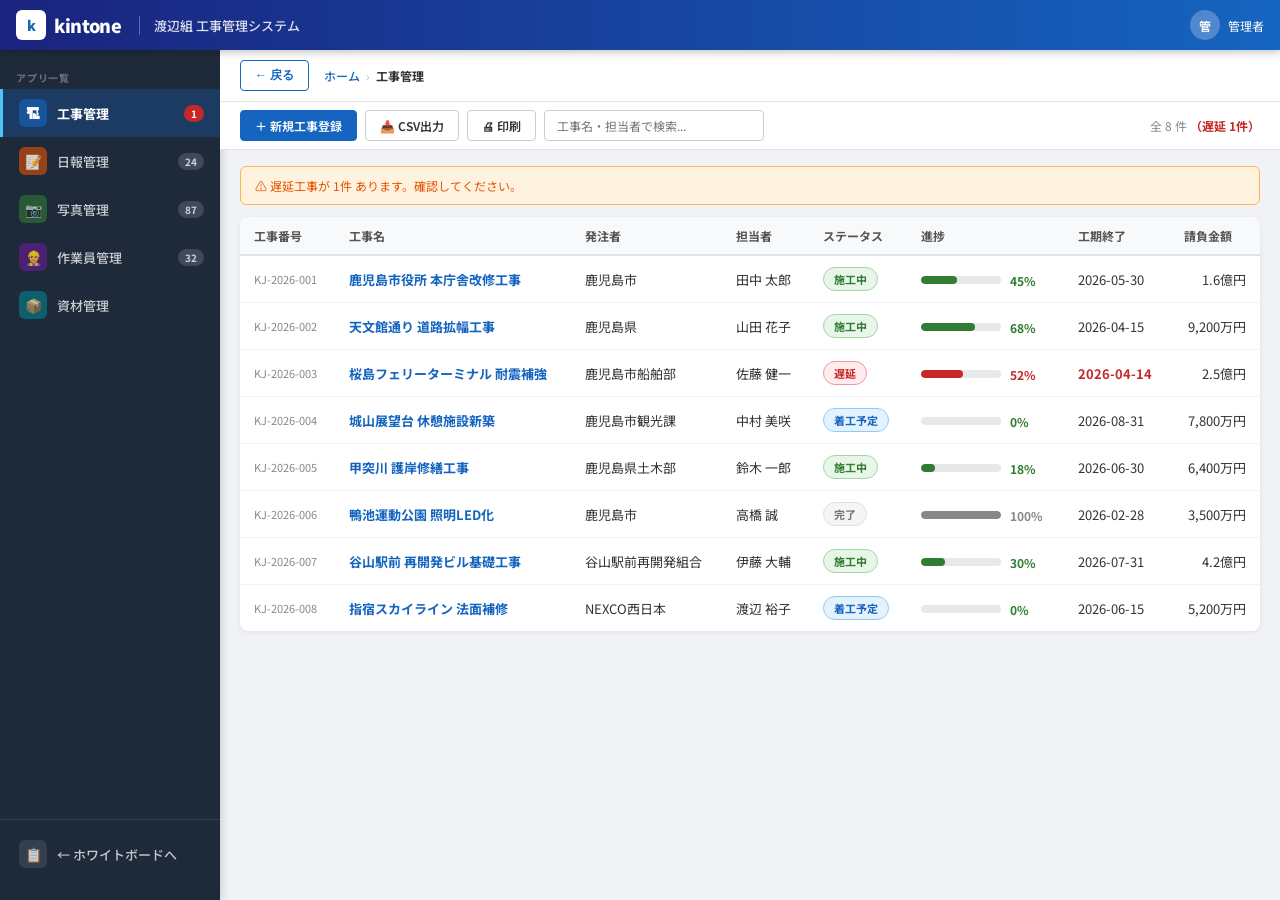
==== kintone.html @ ae9cc42e "feat: 記/事列削除・テキスト拡大・縦スクロール復活・kintoneデモページ追加（ドリルダウン対応）" ====
<!DOCTYPE html>
<html lang="ja">
<head>
<meta charset="UTF-8">
<meta name="viewport" content="width=device-width, initial-scale=1.0">
<title>工事管理 - kintone</title>
<link href="https://fonts.googleapis.com/css2?family=Noto+Sans+JP:wght@400;500;700;900&display=swap" rel="stylesheet">
<style>
*{margin:0;padding:0;box-sizing:border-box;}
body{font-family:'Noto Sans JP',sans-serif;background:#f0f2f5;min-height:100vh;display:flex;flex-direction:column;}

/* ─── kintone Header ─── */
.kt-header{
  background:linear-gradient(90deg,#1a237e 0%,#1565c0 100%);
  height:50px;display:flex;align-items:center;padding:0 16px;gap:16px;
  box-shadow:0 2px 8px rgba(0,0,0,0.25);flex-shrink:0;position:sticky;top:0;z-index:100;
}
.kt-logo{display:flex;align-items:center;gap:8px;color:#fff;font-size:18px;font-weight:900;letter-spacing:-0.02em;}
.kt-logo-icon{width:30px;height:30px;background:#fff;border-radius:6px;display:flex;align-items:center;justify-content:center;color:#1565c0;font-weight:900;font-size:14px;}
.kt-app-name{color:rgba(255,255,255,0.85);font-size:13px;font-weight:500;border-left:1px solid rgba(255,255,255,0.3);padding-left:14px;margin-left:2px;}
.kt-spacer{flex:1;}
.kt-user{display:flex;align-items:center;gap:8px;color:#fff;font-size:12px;}
.kt-avatar{width:30px;height:30px;border-radius:50%;background:rgba(255,255,255,0.25);display:flex;align-items:center;justify-content:center;font-size:12px;font-weight:700;}

/* ─── Layout ─── */
.kt-layout{display:flex;flex:1;min-height:0;}

/* Sidebar */
.kt-sidebar{
  width:220px;flex-shrink:0;
  background:#1e2a3a;
  display:flex;flex-direction:column;
  padding:12px 0;
  box-shadow:2px 0 8px rgba(0,0,0,0.15);
}
.sidebar-section{padding:8px 16px 4px;font-size:10px;font-weight:700;color:rgba(255,255,255,0.35);letter-spacing:0.08em;text-transform:uppercase;}
.sidebar-app{
  display:flex;align-items:center;gap:10px;
  padding:10px 16px;cursor:pointer;
  color:rgba(255,255,255,0.75);font-size:13px;font-weight:500;
  transition:all 0.15s;border-left:3px solid transparent;
}
.sidebar-app:hover{background:rgba(255,255,255,0.08);color:#fff;}
.sidebar-app.active{background:rgba(21,101,192,0.3);color:#fff;border-left-color:#4fc3f7;font-weight:700;}
.sidebar-icon{width:28px;height:28px;border-radius:6px;display:flex;align-items:center;justify-content:center;font-size:14px;flex-shrink:0;}
.si-blue{background:rgba(21,101,192,0.6);}
.si-orange{background:rgba(230,81,0,0.6);}
.si-green{background:rgba(46,125,50,0.6);}
.si-purple{background:rgba(106,27,154,0.6);}
.si-teal{background:rgba(0,131,143,0.6);}
.sidebar-count{margin-left:auto;background:rgba(255,255,255,0.15);padding:1px 7px;border-radius:10px;font-size:10px;font-weight:700;}
.sidebar-count.red{background:#c62828;}

/* Main content */
.kt-main{flex:1;display:flex;flex-direction:column;min-width:0;overflow-y:auto;}

/* Breadcrumb */
.kt-breadcrumb{
  background:#fff;border-bottom:1px solid #e0e4e8;
  padding:10px 20px;display:flex;align-items:center;gap:6px;
  font-size:12px;color:#666;
}
.bc-item{cursor:pointer;color:#1565c0;font-weight:500;}
.bc-item:hover{text-decoration:underline;}
.bc-sep{color:#bbb;}
.bc-current{color:#333;font-weight:700;}

/* View toolbar */
.kt-viewbar{
  background:#fff;border-bottom:1px solid #e0e4e8;
  padding:8px 20px;display:flex;align-items:center;gap:8px;flex-wrap:wrap;
}
.kt-btn{padding:6px 14px;border-radius:4px;border:1px solid #ccc;background:#fff;font-family:inherit;font-size:12px;font-weight:600;color:#333;cursor:pointer;transition:all 0.12s;display:flex;align-items:center;gap:5px;}
.kt-btn:hover{background:#f5f5f5;border-color:#aaa;}
.kt-btn.primary{background:#1565c0;color:#fff;border-color:#1565c0;}
.kt-btn.primary:hover{background:#1976d2;}
.kt-btn.danger{background:#c62828;color:#fff;border-color:#c62828;}
.kt-search{padding:6px 12px;border:1px solid #ccc;border-radius:4px;font-family:inherit;font-size:12px;width:220px;outline:none;}
.kt-search:focus{border-color:#1565c0;}
.kt-spacer-sm{flex:1;}
.rec-count{font-size:12px;color:#888;}

/* ─── List View ─── */
.kt-list-area{padding:16px 20px;}
.kt-table{width:100%;border-collapse:collapse;background:#fff;border-radius:8px;overflow:hidden;box-shadow:0 1px 4px rgba(0,0,0,0.08);}
.kt-table thead th{
  background:#f8f9fb;border-bottom:2px solid #e0e4e8;
  padding:10px 14px;text-align:left;font-size:12px;font-weight:700;color:#555;
  white-space:nowrap;cursor:pointer;user-select:none;
}
.kt-table thead th:hover{background:#eff1f5;}
.kt-table tbody tr{border-bottom:1px solid #f0f2f5;cursor:pointer;transition:background 0.1s;}
.kt-table tbody tr:last-child{border-bottom:none;}
.kt-table tbody tr:hover{background:#f0f6ff;}
.kt-table td{padding:11px 14px;font-size:13px;color:#333;vertical-align:middle;}
.kt-table td.nm{font-weight:700;color:#1565c0;}
.kt-table td.nm:hover{text-decoration:underline;}

.status-chip{display:inline-flex;align-items:center;gap:4px;padding:3px 10px;border-radius:12px;font-size:11px;font-weight:700;white-space:nowrap;}
.chip-active   {background:#e8f5e9;color:#2e7d32;border:1px solid #a5d6a7;}
.chip-upcoming {background:#e3f2fd;color:#1565c0;border:1px solid #90caf9;}
.chip-delayed  {background:#ffebee;color:#c62828;border:1px solid #ef9a9a;}
.chip-completed{background:#f5f5f5;color:#757575;border:1px solid #e0e0e0;}

.prog-cell{min-width:100px;}
.prog-bar-wrap{background:#e8e8e8;border-radius:4px;height:8px;overflow:hidden;width:80px;display:inline-block;vertical-align:middle;margin-right:6px;}
.prog-bar-fill{height:100%;border-radius:4px;}
.prog-num{font-size:12px;font-weight:700;vertical-align:middle;}

/* ─── Record Detail ─── */
.kt-record{padding:20px;}
.rec-header{
  background:#fff;border-radius:8px;
  border:1px solid #e0e4e8;
  margin-bottom:16px;overflow:hidden;
  box-shadow:0 1px 4px rgba(0,0,0,0.06);
}
.rec-header-top{
  background:linear-gradient(90deg,#1565c0,#0d47a1);
  padding:16px 20px;color:#fff;
  display:flex;align-items:flex-start;justify-content:space-between;gap:12px;
}
.rec-title{font-size:18px;font-weight:900;line-height:1.4;}
.rec-id{font-size:11px;opacity:0.75;margin-top:3px;}
.rec-header-meta{display:flex;gap:24px;padding:12px 20px;background:#fafbfc;flex-wrap:wrap;}
.rec-meta-item{font-size:12px;color:#555;}
.rec-meta-label{font-weight:700;color:#888;margin-bottom:2px;}

/* Sections */
.kt-section{background:#fff;border-radius:8px;border:1px solid #e0e4e8;margin-bottom:16px;overflow:hidden;box-shadow:0 1px 4px rgba(0,0,0,0.06);}
.section-head{
  padding:12px 20px;background:#f8f9fb;border-bottom:1px solid #e8ecf0;
  font-size:13px;font-weight:700;color:#333;
  display:flex;align-items:center;gap:8px;cursor:pointer;
  user-select:none;
}
.section-head:hover{background:#eff1f5;}
.section-toggle{font-size:10px;margin-left:auto;color:#888;}
.section-body{padding:16px 20px;}

.field-grid{display:grid;grid-template-columns:1fr 1fr;gap:0;}
.field-row{display:contents;}
.field-label{padding:10px 12px;background:#f8f9fb;border:1px solid #ebeef2;font-size:12px;font-weight:700;color:#666;display:flex;align-items:center;}
.field-value{padding:10px 14px;border:1px solid #ebeef2;border-left:none;font-size:13px;color:#222;display:flex;align-items:center;}
.field-value.highlight{color:#1565c0;font-weight:700;}
.field-value.danger{color:#c62828;font-weight:700;}

/* Progress in detail */
.prog-detail{display:flex;align-items:center;gap:10px;width:100%;}
.prog-detail-bar{flex:1;background:#e8e8e8;border-radius:6px;height:12px;overflow:hidden;}
.prog-detail-fill{height:100%;border-radius:6px;transition:width 0.5s ease;}
.prog-detail-num{font-size:16px;font-weight:900;white-space:nowrap;min-width:42px;}

/* Budget bar */
.budget-bar-wrap{width:100%;background:#e8e8e8;border-radius:6px;height:10px;overflow:hidden;margin-top:6px;}
.budget-bar-fill{height:100%;background:#e65100;border-radius:6px;}

/* ─── Related Records ─── */
.related-head{
  display:flex;align-items:center;justify-content:space-between;
  padding:10px 20px;background:#f0f6ff;border-bottom:1px solid #dbe8f5;
  cursor:pointer;
}
.related-title{font-size:13px;font-weight:700;color:#1565c0;display:flex;align-items:center;gap:7px;}
.related-count{background:#1565c0;color:#fff;font-size:10px;font-weight:700;padding:1px 8px;border-radius:10px;}
.related-toggle{font-size:10px;color:#888;}
.related-table{width:100%;border-collapse:collapse;}
.related-table th{background:#f8f9fb;padding:8px 14px;text-align:left;font-size:11px;font-weight:700;color:#666;border-bottom:1px solid #e8ecf0;white-space:nowrap;}
.related-table td{padding:10px 14px;font-size:12px;color:#333;border-bottom:1px solid #f0f2f5;vertical-align:middle;}
.related-table tr:last-child td{border-bottom:none;}
.related-table tbody tr{cursor:pointer;transition:background 0.1s;}
.related-table tbody tr:hover{background:#f0f6ff;}
.related-table td.link{color:#1565c0;font-weight:600;}
.related-table td.link:hover{text-decoration:underline;}

/* Sub-record detail */
.sub-detail{padding:20px;}
.sub-rec-card{background:#fff;border-radius:8px;border:1px solid #e0e4e8;overflow:hidden;box-shadow:0 1px 4px rgba(0,0,0,0.06);}
.sub-rec-head{background:linear-gradient(90deg,#37474f,#546e7a);color:#fff;padding:14px 20px;display:flex;align-items:center;justify-content:space-between;}
.sub-rec-title{font-size:15px;font-weight:700;}
.sub-rec-body{padding:16px 20px;}
.comment-box{margin-top:16px;padding-top:16px;border-top:1px solid #f0f2f5;}
.comment-head{font-size:12px;font-weight:700;color:#666;margin-bottom:10px;}
.comment-item{display:flex;gap:10px;margin-bottom:12px;}
.comment-avatar{width:32px;height:32px;border-radius:50%;background:#e3f2fd;display:flex;align-items:center;justify-content:center;font-size:11px;font-weight:700;color:#1565c0;flex-shrink:0;}
.comment-body{background:#f8f9fb;border-radius:6px;padding:8px 12px;font-size:12px;color:#333;flex:1;}
.comment-meta{font-size:10px;color:#aaa;margin-top:4px;}

/* Photo grid */
.photo-grid{display:grid;grid-template-columns:repeat(3,1fr);gap:10px;margin-top:8px;}
.photo-item{
  border-radius:6px;overflow:hidden;border:1px solid #e8ecf0;
  cursor:pointer;transition:transform 0.15s,box-shadow 0.15s;
}
.photo-item:hover{transform:scale(1.02);box-shadow:0 4px 12px rgba(0,0,0,0.15);}
.photo-thumb{height:80px;display:flex;align-items:center;justify-content:center;font-size:28px;}
.photo-label{padding:5px 8px;font-size:11px;color:#555;background:#fafbfc;border-top:1px solid #eee;}
.photo-date{font-size:10px;color:#aaa;}

/* Issue badge */
.issue-none{color:#2e7d32;font-weight:600;}
.issue-warn{color:#e65100;font-weight:600;}

/* ─── Empty state ─── */
.empty-state{padding:60px 20px;text-align:center;color:#aaa;}
.empty-icon{font-size:48px;margin-bottom:12px;}
.empty-text{font-size:14px;}

/* ─── Footer ─── */
.kt-footer{background:#fff;border-top:1px solid #e0e4e8;padding:8px 20px;font-size:11px;color:#aaa;flex-shrink:0;}

/* Misc */
.back-btn{
  display:inline-flex;align-items:center;gap:6px;
  padding:6px 14px;border-radius:4px;border:1px solid #1565c0;
  background:#fff;color:#1565c0;font-size:12px;font-weight:600;
  cursor:pointer;transition:all 0.12s;
}
.back-btn:hover{background:#e3f2fd;}
.alert-box{display:flex;align-items:flex-start;gap:10px;padding:10px 14px;background:#fff3e0;border:1px solid #ffb74d;border-radius:6px;font-size:12px;color:#e65100;margin-bottom:12px;}
.processing-badge{display:inline-flex;align-items:center;gap:5px;padding:2px 8px;background:#e8f5e9;border:1px solid #a5d6a7;border-radius:10px;font-size:11px;color:#2e7d32;font-weight:600;}

@media(max-width:768px){.kt-sidebar{display:none;}.field-grid{grid-template-columns:1fr;}.dp-body{grid-template-columns:1fr;}}
</style>
</head>
<body>

<!-- kintone Header -->
<div class="kt-header">
  <div class="kt-logo">
    <div class="kt-logo-icon">k</div>
    kintone
  </div>
  <div class="kt-app-name">渡辺組 工事管理システム</div>
  <div class="kt-spacer"></div>
  <div class="kt-user">
    <div class="kt-avatar">管</div>
    管理者
  </div>
</div>

<div class="kt-layout">
  <!-- Sidebar -->
  <div class="kt-sidebar">
    <div class="sidebar-section">アプリ一覧</div>
    <div class="sidebar-app active" onclick="goList()">
      <div class="sidebar-icon si-blue">🏗</div>
      工事管理
      <span class="sidebar-count red" id="delayedCount">1</span>
    </div>
    <div class="sidebar-app" onclick="alert('デモ：日報管理アプリ')">
      <div class="sidebar-icon si-orange">📝</div>
      日報管理
      <span class="sidebar-count">24</span>
    </div>
    <div class="sidebar-app" onclick="alert('デモ：写真管理アプリ')">
      <div class="sidebar-icon si-green">📷</div>
      写真管理
      <span class="sidebar-count">87</span>
    </div>
    <div class="sidebar-app" onclick="alert('デモ：作業員管理アプリ')">
      <div class="sidebar-icon si-purple">👷</div>
      作業員管理
      <span class="sidebar-count">32</span>
    </div>
    <div class="sidebar-app" onclick="alert('デモ：資材管理アプリ')">
      <div class="sidebar-icon si-teal">📦</div>
      資材管理
    </div>
    <div style="margin-top:auto;padding:12px 16px;border-top:1px solid rgba(255,255,255,0.1);">
      <div class="sidebar-app" onclick="location.href='index.html'" style="padding:8px 0;">
        <div class="sidebar-icon" style="background:rgba(255,255,255,0.1)">📋</div>
        ← ホワイトボードへ
      </div>
    </div>
  </div>

  <!-- Main -->
  <div class="kt-main" id="ktMain">
    <!-- Rendered by JS -->
  </div>
</div>

<script>
// ─── Data ───
const PROJECTS=[
  {id:"KJ-2026-001",name:"鹿児島市役所 本庁舎改修工事",   client:"鹿児島市",          mgr:"田中 太郎",status:"active",   s:"2026-02-10",e:"2026-05-30",prog:45, budget:158000000,spent:68500000, cat:"公共建築",loc:"鹿児島市山下町11-1",   wk:24, notes:"2F〜4Fの内装改修。3月末までに2F完了予定。天井材・壁材はSDGs対応品を採用。"},
  {id:"KJ-2026-002",name:"天文館通り 道路拡幅工事",        client:"鹿児島県",          mgr:"山田 花子",status:"active",   s:"2026-01-15",e:"2026-04-15",prog:68, budget:92000000, spent:61200000, cat:"土木",    loc:"鹿児島市千日町",      wk:18, notes:"夜間工事区間あり（22:00-5:00）。騒音対策として防音シート設置実施中。沿道住民への事前説明済み。"},
  {id:"KJ-2026-003",name:"桜島フェリーターミナル 耐震補強",client:"鹿児島市船舶部",    mgr:"佐藤 健一",status:"delayed",  s:"2025-11-01",e:"2026-04-14",prog:52, budget:245000000,spent:142000000,cat:"港湾",    loc:"鹿児島市桜島横山町",  wk:32, notes:"⚠ 資材調達遅延により2週間の工期遅れ。完了予定を4/14に変更。発注者への報告済み。"},
  {id:"KJ-2026-004",name:"城山展望台 休憩施設新築",        client:"鹿児島市観光課",    mgr:"中村 美咲",status:"upcoming", s:"2026-04-01",e:"2026-08-31",prog:0,  budget:78000000, spent:0,        cat:"建築",    loc:"鹿児島市城山町",      wk:0,  notes:"4月着工予定。景観審査は3月に承認済み。木造平屋建て、延床面積120㎡。"},
  {id:"KJ-2026-005",name:"甲突川 護岸修繕工事",            client:"鹿児島県土木部",    mgr:"鈴木 一郎",status:"active",   s:"2026-03-01",e:"2026-06-30",prog:18, budget:64000000, spent:9800000,  cat:"河川",    loc:"鹿児島市甲突町",      wk:12, notes:"渇水期に合わせた施工。梅雨前の完了を目指す。コンクリートブロック積工法。"},
  {id:"KJ-2026-006",name:"鴨池運動公園 照明LED化",         client:"鹿児島市",          mgr:"高橋 誠",  status:"completed",s:"2025-12-01",e:"2026-02-28",prog:100,budget:35000000, spent:33200000, cat:"電気設備",loc:"鹿児島市与次郎2丁目", wk:0,  notes:"全灯具のLED化完了。検査合格済み。年間消費電力約65%削減見込み。"},
  {id:"KJ-2026-007",name:"谷山駅前 再開発ビル基礎工事",    client:"谷山駅前再開発組合",mgr:"伊藤 大輔",status:"active",   s:"2026-01-20",e:"2026-07-31",prog:30, budget:420000000,spent:118000000,cat:"建築",    loc:"鹿児島市谷山中央1丁目",wk:45, notes:"杭打ち完了。地下躯体工事に移行中。RC造地下1階地上10階建て。"},
  {id:"KJ-2026-008",name:"指宿スカイライン 法面補修",       client:"NEXCO西日本",       mgr:"渡辺 裕子",status:"upcoming", s:"2026-04-15",e:"2026-06-15",prog:0,  budget:52000000, spent:0,        cat:"道路",    loc:"鹿児島市田上8丁目",   wk:0,  notes:"片側交互通行規制あり。夜間作業主体（21:00-翌6:00）。モルタル吹付工法。"},
];

// 工程表データ (per project)
const KOTEL={
  "KJ-2026-001":[
    {id:1,name:"仮設工事",      start:"2026-02-10",end:"2026-02-20",prog:100,status:"completed",worker:"田中班(4名)",  note:"完了"},
    {id:2,name:"解体撤去工事",  start:"2026-02-21",end:"2026-03-05",prog:100,status:"completed",worker:"佐藤班(6名)",  note:"廃材搬出完了"},
    {id:3,name:"2F内装工事",    start:"2026-03-06",end:"2026-03-31",prog:75, status:"active",   worker:"田中班(8名)",  note:"東側壁面仕上げ中"},
    {id:4,name:"3F内装工事",    start:"2026-04-01",end:"2026-04-30",prog:0,  status:"upcoming", worker:"田中班(8名)",  note:""},
    {id:5,name:"4F内装工事",    start:"2026-04-15",end:"2026-05-20",prog:0,  status:"upcoming", worker:"佐藤班(6名)",  note:""},
    {id:6,name:"竣工検査・引渡",start:"2026-05-25",end:"2026-05-30",prog:0,  status:"upcoming", worker:"全員",          note:""},
  ],
  "KJ-2026-002":[
    {id:1,name:"測量・準備",    start:"2026-01-15",end:"2026-01-25",prog:100,status:"completed",worker:"山田班(3名)",  note:"完了"},
    {id:2,name:"既設舗装撤去",  start:"2026-01-26",end:"2026-02-15",prog:100,status:"completed",worker:"外注(10名)",  note:"完了"},
    {id:3,name:"路盤工事",      start:"2026-02-16",end:"2026-03-15",prog:100,status:"completed",worker:"山田班(12名)", note:"完了"},
    {id:4,name:"舗装工事",      start:"2026-03-16",end:"2026-04-01",prog:60, status:"active",   worker:"山田班(10名)", note:"西行き車線完了"},
    {id:5,name:"区画線・開放",  start:"2026-04-02",end:"2026-04-15",prog:0,  status:"upcoming", worker:"外注(5名)",    note:""},
  ],
  "KJ-2026-003":[
    {id:1,name:"仮設・足場設置",start:"2025-11-01",end:"2025-11-20",prog:100,status:"completed",worker:"佐藤班(8名)",  note:"完了"},
    {id:2,name:"基礎補強工事",  start:"2025-11-21",end:"2026-01-31",prog:100,status:"completed",worker:"佐藤班(15名)", note:"完了"},
    {id:3,name:"上部構造補強",  start:"2026-02-01",end:"2026-03-15",prog:80, status:"active",   worker:"外注(20名)",  note:"⚠ 資材遅延中"},
    {id:4,name:"仕上げ・検査",  start:"2026-03-16",end:"2026-04-14",prog:10, status:"active",   worker:"佐藤班(6名)",  note:"部分完了"},
  ],
  "KJ-2026-005":[
    {id:1,name:"仮締切工事",    start:"2026-03-01",end:"2026-03-10",prog:100,status:"completed",worker:"鈴木班(6名)",  note:"完了"},
    {id:2,name:"根固めブロック",start:"2026-03-11",end:"2026-04-30",prog:20, status:"active",   worker:"鈴木班(8名)",  note:"施工中"},
    {id:3,name:"法面成形",      start:"2026-05-01",end:"2026-05-31",prog:0,  status:"upcoming", worker:"鈴木班(6名)",  note:""},
    {id:4,name:"撤去・検査",    start:"2026-06-01",end:"2026-06-30",prog:0,  status:"upcoming", worker:"全員",          note:""},
  ],
  "KJ-2026-007":[
    {id:1,name:"仮設工事",      start:"2026-01-20",end:"2026-02-05",prog:100,status:"completed",worker:"伊藤班(5名)",  note:"完了"},
    {id:2,name:"土工事・杭打ち",start:"2026-02-06",end:"2026-03-01",prog:100,status:"completed",worker:"外注(25名)",  note:"完了"},
    {id:3,name:"地下躯体工事",  start:"2026-03-02",end:"2026-05-15",prog:25, status:"active",   worker:"外注(30名)",  note:"B1F型枠施工中"},
    {id:4,name:"地上躯体工事",  start:"2026-05-16",end:"2026-07-15",prog:0,  status:"upcoming", worker:"外注(40名)",  note:""},
    {id:5,name:"仕上げ・引渡",  start:"2026-07-16",end:"2026-07-31",prog:0,  status:"upcoming", worker:"伊藤班(10名)", note:""},
  ],
};

// 日報データ
const NIPPO={
  "KJ-2026-001":[
    {id:1,date:"2026-03-23",worker:"田中 太郎",work:"2F東側壁面クロス張り（40㎡完了）。明日は西側を開始予定。",weather:"☀️晴",count:8, issue:"なし"},
    {id:2,date:"2026-03-22",worker:"田中 太郎",work:"2F床材フローリング張り完了（全面）。養生テープ施工。",         weather:"⛅曇",count:10,issue:"なし"},
    {id:3,date:"2026-03-20",worker:"佐藤 健一",work:"資材搬入・確認。クロス材の一部不足を確認→即日発注済み。",       weather:"☀️晴",count:6, issue:"クロス材不足（対応済）"},
    {id:4,date:"2026-03-19",worker:"田中 太郎",work:"2F天井ボード貼り完了。電気工事業者との工程調整実施。",           weather:"🌧雨",count:7, issue:"なし"},
  ],
  "KJ-2026-002":[
    {id:1,date:"2026-03-23",worker:"山田 花子",work:"東行き車線アスファルト舗装。延長80m完了。転圧確認済み。",         weather:"☀️晴",count:12,issue:"なし"},
    {id:2,date:"2026-03-22",worker:"山田 花子",work:"夜間作業：路盤補修・転圧。騒音測定値基準内。",                   weather:"⛅曇",count:10,issue:"なし"},
    {id:3,date:"2026-03-20",worker:"山田 花子",work:"路床整形作業。一部軟弱地盤確認→置換処理実施。",                   weather:"☀️晴",count:8, issue:"軟弱地盤（置換処理済）"},
  ],
  "KJ-2026-003":[
    {id:1,date:"2026-03-23",worker:"佐藤 健一",work:"2次補強材取付工事。資材不足のため一部工程遅延中。",               weather:"☀️晴",count:15,issue:"⚠️ 資材不足継続中"},
    {id:2,date:"2026-03-22",worker:"佐藤 健一",work:"溶接検査実施。合格率100%。上部梁補強完了。",                     weather:"⛅曇",count:18,issue:"なし"},
    {id:3,date:"2026-03-21",worker:"佐藤 健一",work:"代替資材手配先と協議。4/5入荷予定で確定。",                       weather:"☀️晴",count:10,issue:"対応中"},
  ],
  "KJ-2026-005":[
    {id:1,date:"2026-03-23",worker:"鈴木 一郎",work:"根固めブロック設置（20ブロック）。水位確認、良好。",               weather:"☀️晴",count:8, issue:"なし"},
    {id:2,date:"2026-03-22",worker:"鈴木 一郎",work:"ブロック製作・搬入。品質検査合格。",                               weather:"⛅曇",count:6, issue:"なし"},
  ],
  "KJ-2026-007":[
    {id:1,date:"2026-03-23",worker:"伊藤 大輔",work:"B1F柱型枠組立（6本完了）。コンクリート打設準備中。",               weather:"☀️晴",count:28,issue:"なし"},
    {id:2,date:"2026-03-22",worker:"伊藤 大輔",work:"鉄筋組立工事継続。第三者検査実施、合格。",                         weather:"☀️晴",count:30,issue:"なし"},
    {id:3,date:"2026-03-20",worker:"伊藤 大輔",work:"コンクリート圧縮強度試験（7日）結果OK。",                         weather:"⛅曇",count:25,issue:"なし"},
  ],
};

// 写真データ
const PHOTOS={
  "KJ-2026-001":[
    {id:1,label:"着工前全景",date:"2026-02-10",emoji:"🏢",color:"#e3f2fd"},
    {id:2,label:"解体工事状況",date:"2026-02-25",emoji:"⚒️",color:"#fff3e0"},
    {id:3,label:"2F床材張り",date:"2026-03-19",emoji:"🔨",color:"#e8f5e9"},
    {id:4,label:"2F天井ボード",date:"2026-03-21",emoji:"🏗️",color:"#fce4ec"},
    {id:5,label:"2F壁面仕上げ",date:"2026-03-23",emoji:"🖌️",color:"#f3e5f5"},
    {id:6,label:"進捗全景",date:"2026-03-23",emoji:"📸",color:"#e0f2f1"},
  ],
  "KJ-2026-007":[
    {id:1,label:"杭打ち状況",date:"2026-02-15",emoji:"⚓",color:"#e3f2fd"},
    {id:2,label:"杭頭処理完了",date:"2026-03-01",emoji:"🔧",color:"#fff3e0"},
    {id:3,label:"根伐り工事",date:"2026-03-10",emoji:"⚒️",color:"#e8f5e9"},
    {id:4,label:"B1F型枠組立",date:"2026-03-23",emoji:"🏗️",color:"#fce4ec"},
  ],
};

const SL={active:'施工中',upcoming:'着工予定',delayed:'遅延',completed:'完了'};
const CHIP={active:'chip-active',upcoming:'chip-upcoming',delayed:'chip-delayed',completed:'chip-completed'};
const yen=n=>n>=1e8?(n/1e8).toFixed(1)+'億円':n>=1e4?Math.round(n/1e4).toLocaleString()+'万円':n.toLocaleString()+'円';
const execRate=p=>p.budget>0?Math.round(p.spent/p.budget*100):0;

// ─── Navigation State ───
let state={view:'list',projectId:null,subApp:null,subId:null};

// Parse URL params on load
const params=new URLSearchParams(location.search);
if(params.get('id')){
  state.view='detail';
  state.projectId=params.get('id');
}

// Breadcrumb builder
function breadcrumb(){
  const items=[{label:'ホーム',action:'goList'},{label:'工事管理',action:'goList'}];
  if(state.view==='detail'||state.view==='sub'){
    const p=PROJECTS.find(x=>x.id===state.projectId);
    if(p){items.push({label:p.name.length>20?p.name.slice(0,20)+'…':p.name,action:'goDetail'});}
  }
  if(state.view==='sub'){
    items.push({label:subAppName(state.subApp)+'詳細',action:null});
  }
  return items;
}

function subAppName(app){
  return {kotel:'工程表',nippo:'日報',photo:'写真管理'}[app]||app;
}

function renderBreadcrumb(){
  const items=breadcrumb();
  return `<div class="kt-breadcrumb">
    <button class="back-btn" onclick="history.back()">← 戻る</button>
    &nbsp;
    ${items.map((it,i)=>i<items.length-1
      ?`<span class="bc-item" onclick="${it.action}()">${it.label}</span><span class="bc-sep">›</span>`
      :`<span class="bc-current">${it.label}</span>`
    ).join('')}
  </div>`;
}

// ─── Views ───
function goList(){
  state={view:'list',projectId:null,subApp:null,subId:null};
  history.replaceState({},'','kintone.html');
  renderMain();
}
function goDetail(id){
  if(id) state.projectId=id;
  state.view='detail'; state.subApp=null; state.subId=null;
  history.replaceState({},'',`kintone.html?id=${state.projectId}`);
  renderMain();
}
function goSub(app,id){
  state.view='sub'; state.subApp=app; state.subId=id;
  renderMain();
}

function renderMain(){
  const m=document.getElementById('ktMain');
  if(state.view==='list')       m.innerHTML=renderList();
  else if(state.view==='detail')m.innerHTML=renderDetail();
  else if(state.view==='sub')   m.innerHTML=renderSub();
}

// ─── List View ───
function renderList(){
  const list=PROJECTS;
  const delayed=list.filter(p=>p.status==='delayed').length;
  document.getElementById('delayedCount').textContent=delayed;

  return `
  ${renderBreadcrumb()}
  <div class="kt-viewbar">
    <button class="kt-btn primary">＋ 新規工事登録</button>
    <button class="kt-btn">📥 CSV出力</button>
    <button class="kt-btn">🖨 印刷</button>
    <input class="kt-search" type="text" placeholder="工事名・担当者で検索..." oninput="filterList(this.value)">
    <span class="kt-spacer-sm"></span>
    <span class="rec-count">全 ${list.length} 件 ${delayed>0?`<span style="color:#c62828;font-weight:700">（遅延 ${delayed}件）</span>`:''}
    </span>
  </div>
  <div class="kt-list-area">
    ${delayed>0?`<div class="alert-box">⚠️ 遅延工事が ${delayed}件 あります。確認してください。</div>`:''}
    <table class="kt-table" id="projectTable">
      <thead>
        <tr>
          <th>工事番号</th>
          <th>工事名</th>
          <th>発注者</th>
          <th>担当者</th>
          <th>ステータス</th>
          <th>進捗</th>
          <th>工期終了</th>
          <th>請負金額</th>
        </tr>
      </thead>
      <tbody id="listBody">
        ${list.map(p=>`
          <tr onclick="goDetail('${p.id}')">
            <td style="font-size:11px;color:#888">${p.id}</td>
            <td class="nm">${p.name}</td>
            <td>${p.client}</td>
            <td>${p.mgr}</td>
            <td><span class="status-chip ${CHIP[p.status]}">${SL[p.status]}</span></td>
            <td class="prog-cell">
              <div class="prog-bar-wrap">
                <div class="prog-bar-fill" style="width:${p.prog}%;background:${p.status==='delayed'?'#c62828':p.status==='completed'?'#888':'#2e7d32'}"></div>
              </div>
              <span class="prog-num" style="color:${p.status==='delayed'?'#c62828':p.status==='completed'?'#888':'#2e7d32'}">${p.prog}%</span>
            </td>
            <td style="color:${p.status==='delayed'?'#c62828':'#333'};font-weight:${p.status==='delayed'?700:400}">${p.e}</td>
            <td style="text-align:right">${yen(p.budget)}</td>
          </tr>
        `).join('')}
      </tbody>
    </table>
  </div>`;
}

function filterList(q){
  const rows=document.querySelectorAll('#listBody tr');
  rows.forEach(r=>{
    r.style.display=r.textContent.includes(q)?'':'none';
  });
}

// ─── Record Detail View ───
function renderDetail(){
  const p=PROJECTS.find(x=>x.id===state.projectId);
  if(!p) return '<div class="empty-state"><div class="empty-icon">🔍</div><div>レコードが見つかりません</div></div>';

  const er=execRate(p);
  const pc=p.status==='delayed'?'#c62828':p.status==='completed'?'#888':'#2e7d32';
  const kotel=KOTEL[p.id]||[];
  const nippo=NIPPO[p.id]||[];
  const photos=PHOTOS[p.id]||[];

  return `
  ${renderBreadcrumb()}
  <div class="kt-viewbar">
    <button class="kt-btn primary">✏️ 編集</button>
    <button class="kt-btn">🖨 印刷</button>
    <button class="kt-btn">📤 共有</button>
    <span class="kt-spacer-sm"></span>
    <span class="processing-badge">✓ kintone連携中</span>
  </div>
  <div class="kt-record">

    <!-- Record Header -->
    <div class="rec-header">
      <div class="rec-header-top">
        <div>
          <div class="rec-title">${p.name}</div>
          <div class="rec-id">${p.id}</div>
        </div>
        <span class="status-chip ${CHIP[p.status]}" style="font-size:13px;padding:5px 14px">${SL[p.status]}</span>
      </div>
      <div class="rec-header-meta">
        <div class="rec-meta-item"><div class="rec-meta-label">発注者</div>${p.client}</div>
        <div class="rec-meta-item"><div class="rec-meta-label">現場代理人</div>${p.mgr}</div>
        <div class="rec-meta-item"><div class="rec-meta-label">分類</div>${p.cat}</div>
        <div class="rec-meta-item"><div class="rec-meta-label">作業員数</div>${p.wk}名</div>
        <div class="rec-meta-item"><div class="rec-meta-label">工期</div>${p.s} 〜 ${p.e}</div>
      </div>
    </div>

    ${p.status==='delayed'?`<div class="alert-box">⚠️ <strong>遅延警告：</strong> ${p.notes}</div>`:''}

    <!-- 基本情報 -->
    <div class="kt-section">
      <div class="section-head" onclick="toggleSection(this)">
        📌 基本情報
        <span class="section-toggle">▼</span>
      </div>
      <div class="section-body">
        <div class="field-grid">
          <div class="field-row"><div class="field-label">工事番号</div><div class="field-value">${p.id}</div></div>
          <div class="field-row"><div class="field-label">工事名称</div><div class="field-value highlight">${p.name}</div></div>
          <div class="field-row"><div class="field-label">発注者</div><div class="field-value">${p.client}</div></div>
          <div class="field-row"><div class="field-label">現場代理人</div><div class="field-value">${p.mgr}</div></div>
          <div class="field-row"><div class="field-label">工事分類</div><div class="field-value">${p.cat}</div></div>
          <div class="field-row"><div class="field-label">現場住所</div><div class="field-value">${p.loc}</div></div>
          <div class="field-row"><div class="field-label">作業員数</div><div class="field-value">${p.wk}名</div></div>
          <div class="field-row"><div class="field-label">備考・特記</div><div class="field-value">${p.notes}</div></div>
        </div>
      </div>
    </div>

    <!-- 工期・進捗 -->
    <div class="kt-section">
      <div class="section-head" onclick="toggleSection(this)">
        📊 工期・進捗状況
        <span class="section-toggle">▼</span>
      </div>
      <div class="section-body">
        <div class="field-grid">
          <div class="field-row"><div class="field-label">工期開始</div><div class="field-value">${p.s}</div></div>
          <div class="field-row"><div class="field-label">工期終了</div><div class="field-value ${p.status==='delayed'?'danger':''}">${p.e}</div></div>
          <div class="field-row">
            <div class="field-label">進捗率</div>
            <div class="field-value" style="flex-direction:column;align-items:flex-start;gap:6px;">
              <div class="prog-detail">
                <div class="prog-detail-bar"><div class="prog-detail-fill" style="width:${p.prog}%;background:${pc}"></div></div>
                <span class="prog-detail-num" style="color:${pc}">${p.prog}%</span>
              </div>
              <span style="font-size:11px;color:#888">完了: ${p.prog}% ／ 未施工: ${100-p.prog}%</span>
            </div>
          </div>
          <div class="field-row"><div class="field-label">ステータス</div><div class="field-value"><span class="status-chip ${CHIP[p.status]}">${SL[p.status]}</span></div></div>
        </div>
      </div>
    </div>

    <!-- 予算 -->
    <div class="kt-section">
      <div class="section-head" onclick="toggleSection(this)">
        💰 予算・費用
        <span class="section-toggle">▼</span>
      </div>
      <div class="section-body">
        <div class="field-grid">
          <div class="field-row"><div class="field-label">請負金額</div><div class="field-value highlight">${yen(p.budget)}</div></div>
          <div class="field-row"><div class="field-label">実行額</div><div class="field-value">${yen(p.spent)}</div></div>
          <div class="field-row">
            <div class="field-label">執行率</div>
            <div class="field-value" style="flex-direction:column;align-items:flex-start;gap:4px;">
              <div style="font-weight:700;color:#e65100;font-size:15px">${er}%</div>
              <div class="budget-bar-wrap"><div class="budget-bar-fill" style="width:${er}%"></div></div>
            </div>
          </div>
          <div class="field-row"><div class="field-label">残額</div><div class="field-value">${yen(p.budget-p.spent)}</div></div>
        </div>
      </div>
    </div>

    <!-- 関連: 工程表 -->
    ${kotel.length?`
    <div class="kt-section">
      <div class="related-head" onclick="toggleSection(this)">
        <div class="related-title">🔗 関連レコード：工程表 <span class="related-count">${kotel.length}</span></div>
        <span class="related-toggle">▼</span>
      </div>
      <div>
        <table class="related-table">
          <thead><tr><th>工程名</th><th>開始日</th><th>終了日</th><th>進捗</th><th>担当</th><th>状況</th></tr></thead>
          <tbody>
            ${kotel.map(k=>`
              <tr onclick="goSub('kotel','${k.id}')">
                <td class="link">${k.name}</td>
                <td>${k.start}</td>
                <td>${k.end}</td>
                <td>
                  <div class="prog-bar-wrap"><div class="prog-bar-fill" style="width:${k.prog}%;background:${k.status==='completed'?'#888':k.status==='active'?'#2e7d32':'#bbb'}"></div></div>
                  <span class="prog-num" style="color:${k.status==='completed'?'#888':k.status==='active'?'#2e7d32':'#bbb'}">${k.prog}%</span>
                </td>
                <td>${k.worker}</td>
                <td><span class="status-chip ${CHIP[k.status]}" style="font-size:10px">${SL[k.status]}</span></td>
              </tr>
            `).join('')}
          </tbody>
        </table>
      </div>
    </div>`:''}

    <!-- 関連: 日報 -->
    ${nippo.length?`
    <div class="kt-section">
      <div class="related-head" onclick="toggleSection(this)">
        <div class="related-title">🔗 関連レコード：日報 <span class="related-count">${nippo.length}</span></div>
        <span class="related-toggle">▼</span>
      </div>
      <div>
        <table class="related-table">
          <thead><tr><th>日付</th><th>担当者</th><th>作業内容</th><th>天候</th><th>人数</th><th>特記</th></tr></thead>
          <tbody>
            ${nippo.map(n=>`
              <tr onclick="goSub('nippo','${n.id}')">
                <td>${n.date}</td>
                <td>${n.worker}</td>
                <td class="link" style="max-width:280px;overflow:hidden;text-overflow:ellipsis;white-space:nowrap">${n.work}</td>
                <td>${n.weather}</td>
                <td>${n.count}名</td>
                <td class="${n.issue==='なし'?'issue-none':'issue-warn'}">${n.issue}</td>
              </tr>
            `).join('')}
          </tbody>
        </table>
      </div>
    </div>`:''}

    <!-- 関連: 写真 -->
    ${photos.length?`
    <div class="kt-section">
      <div class="related-head" onclick="toggleSection(this)">
        <div class="related-title">🔗 関連レコード：現場写真 <span class="related-count">${photos.length}</span></div>
        <span class="related-toggle">▼</span>
      </div>
      <div style="padding:14px 20px">
        <div class="photo-grid">
          ${photos.map(ph=>`
            <div class="photo-item" onclick="goSub('photo','${ph.id}')">
              <div class="photo-thumb" style="background:${ph.color}">${ph.emoji}</div>
              <div class="photo-label">
                <div style="font-weight:600">${ph.label}</div>
                <div class="photo-date">${ph.date}</div>
              </div>
            </div>
          `).join('')}
        </div>
      </div>
    </div>`:''}

  </div>`;
}

// ─── Sub Record Detail ───
function renderSub(){
  const p=PROJECTS.find(x=>x.id===state.projectId);
  const app=state.subApp, sid=Number(state.subId);

  if(app==='kotel'){
    const kotel=KOTEL[state.projectId]||[];
    const k=kotel.find(x=>x.id===sid);
    if(!k) return '<div class="empty-state"><div>データが見つかりません</div></div>';
    const pc=k.status==='completed'?'#888':k.status==='active'?'#2e7d32':'#bbb';
    return `
    ${renderBreadcrumb()}
    <div class="kt-viewbar">
      <button class="kt-btn primary">✏️ 編集</button>
      <button class="kt-btn" onclick="goDetail()">← 工事詳細に戻る</button>
    </div>
    <div class="sub-detail">
      <div class="sub-rec-card">
        <div class="sub-rec-head">
          <div><div class="sub-rec-title">📋 工程詳細：${k.name}</div><div style="font-size:11px;opacity:0.75;margin-top:3px">${p.name}</div></div>
          <span class="status-chip ${CHIP[k.status]}">${SL[k.status]}</span>
        </div>
        <div class="sub-rec-body">
          <div class="field-grid">
            <div class="field-row"><div class="field-label">工程名</div><div class="field-value highlight">${k.name}</div></div>
            <div class="field-row"><div class="field-label">担当チーム</div><div class="field-value">${k.worker}</div></div>
            <div class="field-row"><div class="field-label">開始日</div><div class="field-value">${k.start}</div></div>
            <div class="field-row"><div class="field-label">完了予定</div><div class="field-value">${k.end}</div></div>
            <div class="field-row">
              <div class="field-label">進捗率</div>
              <div class="field-value" style="flex-direction:column;align-items:flex-start;gap:6px;">
                <div class="prog-detail">
                  <div class="prog-detail-bar"><div class="prog-detail-fill" style="width:${k.prog}%;background:${pc}"></div></div>
                  <span class="prog-detail-num" style="color:${pc}">${k.prog}%</span>
                </div>
              </div>
            </div>
            <div class="field-row"><div class="field-label">備考</div><div class="field-value">${k.note||'—'}</div></div>
          </div>
          <div class="comment-box">
            <div class="comment-head">💬 コメント（${k.status==='active'?2:1}件）</div>
            ${k.status==='active'?`
            <div class="comment-item">
              <div class="comment-avatar">田</div>
              <div><div class="comment-body">本日の作業状況を更新しました。予定通り進捗しています。</div><div class="comment-meta">田中 太郎 · 2026/03/23 17:30</div></div>
            </div>
            <div class="comment-item">
              <div class="comment-avatar">管</div>
              <div><div class="comment-body">確認しました。引き続きよろしくお願いします。</div><div class="comment-meta">管理者 · 2026/03/23 18:05</div></div>
            </div>`:`
            <div class="comment-item">
              <div class="comment-avatar">田</div>
              <div><div class="comment-body">工程完了しました。次工程の準備を進めます。</div><div class="comment-meta">田中 太郎 · ${k.end} 16:00</div></div>
            </div>`}
          </div>
        </div>
      </div>
    </div>`;
  }

  if(app==='nippo'){
    const nippo=NIPPO[state.projectId]||[];
    const n=nippo.find(x=>x.id===sid);
    if(!n) return '<div class="empty-state"><div>データが見つかりません</div></div>';
    return `
    ${renderBreadcrumb()}
    <div class="kt-viewbar">
      <button class="kt-btn primary">✏️ 編集</button>
      <button class="kt-btn" onclick="goDetail()">← 工事詳細に戻る</button>
    </div>
    <div class="sub-detail">
      <div class="sub-rec-card">
        <div class="sub-rec-head">
          <div><div class="sub-rec-title">📝 日報詳細：${n.date}</div><div style="font-size:11px;opacity:0.75;margin-top:3px">${p.name}</div></div>
          ${n.issue!=='なし'?`<span style="background:#c62828;color:#fff;padding:3px 10px;border-radius:10px;font-size:11px;font-weight:700">⚠️ 要対応</span>`:'<span style="background:rgba(255,255,255,0.2);color:#fff;padding:3px 10px;border-radius:10px;font-size:11px">異常なし</span>'}
        </div>
        <div class="sub-rec-body">
          <div class="field-grid">
            <div class="field-row"><div class="field-label">日付</div><div class="field-value highlight">${n.date}</div></div>
            <div class="field-row"><div class="field-label">報告者</div><div class="field-value">${n.worker}</div></div>
            <div class="field-row"><div class="field-label">天候</div><div class="field-value">${n.weather}</div></div>
            <div class="field-row"><div class="field-label">作業員数</div><div class="field-value">${n.count}名</div></div>
            <div class="field-row"><div class="field-label">作業内容</div><div class="field-value" style="grid-column:span 1">${n.work}</div></div>
            <div class="field-row"><div class="field-label">特記事項</div><div class="field-value ${n.issue!=='なし'?'danger':''}">${n.issue}</div></div>
          </div>
          <div class="comment-box">
            <div class="comment-head">💬 上長確認</div>
            <div class="comment-item">
              <div class="comment-avatar">管</div>
              <div><div class="comment-body">確認しました。${n.issue!=='なし'?'対応状況を引き続き報告してください。':'お疲れ様でした。'}</div><div class="comment-meta">管理者 · ${n.date} 19:00</div></div>
            </div>
          </div>
        </div>
      </div>
    </div>`;
  }

  if(app==='photo'){
    const photos=PHOTOS[state.projectId]||[];
    const ph=photos.find(x=>x.id===sid);
    if(!ph) return '<div class="empty-state"><div>データが見つかりません</div></div>';
    return `
    ${renderBreadcrumb()}
    <div class="kt-viewbar">
      <button class="kt-btn">📥 ダウンロード</button>
      <button class="kt-btn" onclick="goDetail()">← 工事詳細に戻る</button>
    </div>
    <div class="sub-detail">
      <div class="sub-rec-card">
        <div class="sub-rec-head">
          <div><div class="sub-rec-title">📷 写真詳細：${ph.label}</div><div style="font-size:11px;opacity:0.75;margin-top:3px">${p.name}</div></div>
        </div>
        <div class="sub-rec-body">
          <div style="background:${ph.color};border-radius:8px;height:220px;display:flex;align-items:center;justify-content:center;font-size:72px;margin-bottom:16px;">${ph.emoji}</div>
          <div class="field-grid">
            <div class="field-row"><div class="field-label">タイトル</div><div class="field-value highlight">${ph.label}</div></div>
            <div class="field-row"><div class="field-label">撮影日</div><div class="field-value">${ph.date}</div></div>
            <div class="field-row"><div class="field-label">工事名</div><div class="field-value">${p.name}</div></div>
            <div class="field-row"><div class="field-label">撮影者</div><div class="field-value">${p.mgr}</div></div>
          </div>
        </div>
      </div>
    </div>`;
  }

  return '<div class="empty-state"><div>表示できません</div></div>';
}

// Section toggle
function toggleSection(head){
  const body=head.nextElementSibling;
  const tog=head.querySelector('.section-toggle, .related-toggle');
  if(body.style.display==='none'){body.style.display='';if(tog)tog.textContent='▼';}
  else{body.style.display='none';if(tog)tog.textContent='▶';}
}

// Init
renderMain();
</script>
</body>
</html>
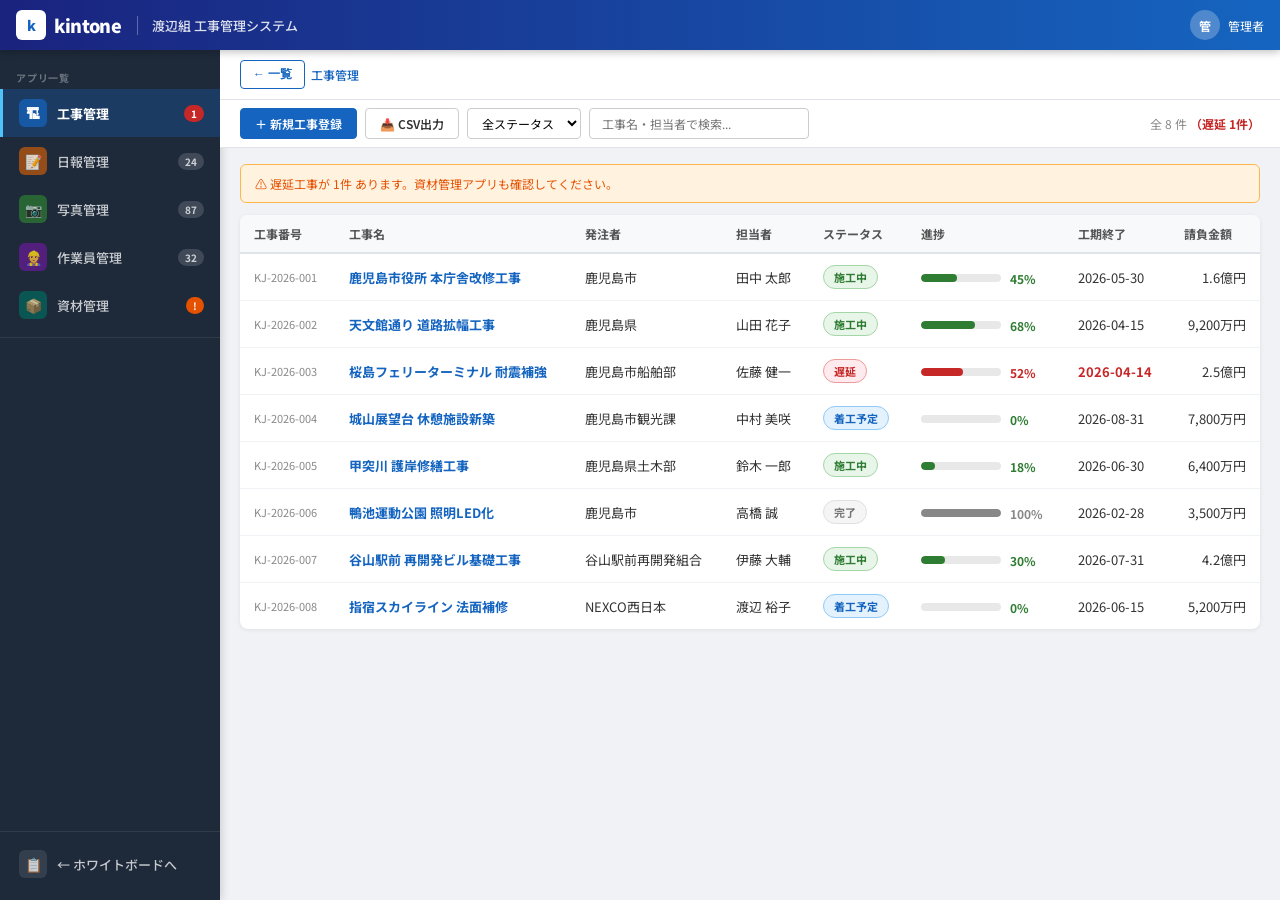
==== commit 31d02066: "feat: 日報管理・写真管理・作業員管理・資材管理 アプリ追加（全5アプリ対応）" ====
--- a/kintone.html
+++ b/kintone.html
@@ -3,21 +3,17 @@
 <head>
 <meta charset="UTF-8">
 <meta name="viewport" content="width=device-width, initial-scale=1.0">
-<title>工事管理 - kintone</title>
+<title>渡辺組 工事管理 - kintone</title>
 <link href="https://fonts.googleapis.com/css2?family=Noto+Sans+JP:wght@400;500;700;900&display=swap" rel="stylesheet">
 <style>
 *{margin:0;padding:0;box-sizing:border-box;}
 body{font-family:'Noto Sans JP',sans-serif;background:#f0f2f5;min-height:100vh;display:flex;flex-direction:column;}
 
-/* ─── kintone Header ─── */
-.kt-header{
-  background:linear-gradient(90deg,#1a237e 0%,#1565c0 100%);
-  height:50px;display:flex;align-items:center;padding:0 16px;gap:16px;
-  box-shadow:0 2px 8px rgba(0,0,0,0.25);flex-shrink:0;position:sticky;top:0;z-index:100;
-}
+/* ─── Header ─── */
+.kt-header{background:linear-gradient(90deg,#1a237e 0%,#1565c0 100%);height:50px;display:flex;align-items:center;padding:0 16px;gap:16px;box-shadow:0 2px 8px rgba(0,0,0,0.25);flex-shrink:0;position:sticky;top:0;z-index:100;}
 .kt-logo{display:flex;align-items:center;gap:8px;color:#fff;font-size:18px;font-weight:900;letter-spacing:-0.02em;}
 .kt-logo-icon{width:30px;height:30px;background:#fff;border-radius:6px;display:flex;align-items:center;justify-content:center;color:#1565c0;font-weight:900;font-size:14px;}
-.kt-app-name{color:rgba(255,255,255,0.85);font-size:13px;font-weight:500;border-left:1px solid rgba(255,255,255,0.3);padding-left:14px;margin-left:2px;}
+.kt-app-name{color:rgba(255,255,255,0.85);font-size:13px;font-weight:500;border-left:1px solid rgba(255,255,255,0.3);padding-left:14px;}
 .kt-spacer{flex:1;}
 .kt-user{display:flex;align-items:center;gap:8px;color:#fff;font-size:12px;}
 .kt-avatar{width:30px;height:30px;border-radius:50%;background:rgba(255,255,255,0.25);display:flex;align-items:center;justify-content:center;font-size:12px;font-weight:700;}
@@ -26,206 +22,193 @@
 .kt-layout{display:flex;flex:1;min-height:0;}
 
 /* Sidebar */
-.kt-sidebar{
-  width:220px;flex-shrink:0;
-  background:#1e2a3a;
-  display:flex;flex-direction:column;
-  padding:12px 0;
-  box-shadow:2px 0 8px rgba(0,0,0,0.15);
-}
-.sidebar-section{padding:8px 16px 4px;font-size:10px;font-weight:700;color:rgba(255,255,255,0.35);letter-spacing:0.08em;text-transform:uppercase;}
-.sidebar-app{
-  display:flex;align-items:center;gap:10px;
-  padding:10px 16px;cursor:pointer;
-  color:rgba(255,255,255,0.75);font-size:13px;font-weight:500;
-  transition:all 0.15s;border-left:3px solid transparent;
-}
+.kt-sidebar{width:220px;flex-shrink:0;background:#1e2a3a;display:flex;flex-direction:column;padding:12px 0;box-shadow:2px 0 8px rgba(0,0,0,0.15);}
+.sidebar-section{padding:8px 16px 4px;font-size:10px;font-weight:700;color:rgba(255,255,255,0.35);letter-spacing:0.08em;}
+.sidebar-app{display:flex;align-items:center;gap:10px;padding:10px 16px;cursor:pointer;color:rgba(255,255,255,0.75);font-size:13px;font-weight:500;transition:all 0.15s;border-left:3px solid transparent;}
 .sidebar-app:hover{background:rgba(255,255,255,0.08);color:#fff;}
 .sidebar-app.active{background:rgba(21,101,192,0.3);color:#fff;border-left-color:#4fc3f7;font-weight:700;}
 .sidebar-icon{width:28px;height:28px;border-radius:6px;display:flex;align-items:center;justify-content:center;font-size:14px;flex-shrink:0;}
-.si-blue{background:rgba(21,101,192,0.6);}
-.si-orange{background:rgba(230,81,0,0.6);}
-.si-green{background:rgba(46,125,50,0.6);}
-.si-purple{background:rgba(106,27,154,0.6);}
-.si-teal{background:rgba(0,131,143,0.6);}
+.si-blue{background:rgba(21,101,192,0.7);}
+.si-orange{background:rgba(198,93,11,0.7);}
+.si-green{background:rgba(46,125,50,0.7);}
+.si-purple{background:rgba(106,27,154,0.7);}
+.si-teal{background:rgba(0,105,92,0.7);}
 .sidebar-count{margin-left:auto;background:rgba(255,255,255,0.15);padding:1px 7px;border-radius:10px;font-size:10px;font-weight:700;}
-.sidebar-count.red{background:#c62828;}
-
-/* Main content */
+.sidebar-count.red{background:#c62828;color:#fff;}
+.sidebar-count.orange{background:#e65100;color:#fff;}
+.sidebar-divider{border-top:1px solid rgba(255,255,255,0.08);margin:8px 0;}
+.sidebar-bottom{margin-top:auto;border-top:1px solid rgba(255,255,255,0.08);padding-top:8px;}
+
+/* Main */
 .kt-main{flex:1;display:flex;flex-direction:column;min-width:0;overflow-y:auto;}
 
 /* Breadcrumb */
-.kt-breadcrumb{
-  background:#fff;border-bottom:1px solid #e0e4e8;
-  padding:10px 20px;display:flex;align-items:center;gap:6px;
-  font-size:12px;color:#666;
-}
+.kt-breadcrumb{background:#fff;border-bottom:1px solid #e0e4e8;padding:10px 20px;display:flex;align-items:center;gap:6px;font-size:12px;color:#666;flex-wrap:wrap;}
 .bc-item{cursor:pointer;color:#1565c0;font-weight:500;}
 .bc-item:hover{text-decoration:underline;}
 .bc-sep{color:#bbb;}
 .bc-current{color:#333;font-weight:700;}
-
-/* View toolbar */
-.kt-viewbar{
-  background:#fff;border-bottom:1px solid #e0e4e8;
-  padding:8px 20px;display:flex;align-items:center;gap:8px;flex-wrap:wrap;
-}
-.kt-btn{padding:6px 14px;border-radius:4px;border:1px solid #ccc;background:#fff;font-family:inherit;font-size:12px;font-weight:600;color:#333;cursor:pointer;transition:all 0.12s;display:flex;align-items:center;gap:5px;}
+.back-btn{display:inline-flex;align-items:center;gap:6px;padding:5px 12px;border-radius:4px;border:1px solid #1565c0;background:#fff;color:#1565c0;font-size:12px;font-weight:600;cursor:pointer;transition:all 0.12s;}
+.back-btn:hover{background:#e3f2fd;}
+
+/* Viewbar */
+.kt-viewbar{background:#fff;border-bottom:1px solid #e0e4e8;padding:8px 20px;display:flex;align-items:center;gap:8px;flex-wrap:wrap;}
+.kt-btn{padding:6px 14px;border-radius:4px;border:1px solid #ccc;background:#fff;font-family:inherit;font-size:12px;font-weight:600;color:#333;cursor:pointer;transition:all 0.12s;display:inline-flex;align-items:center;gap:5px;}
 .kt-btn:hover{background:#f5f5f5;border-color:#aaa;}
 .kt-btn.primary{background:#1565c0;color:#fff;border-color:#1565c0;}
 .kt-btn.primary:hover{background:#1976d2;}
-.kt-btn.danger{background:#c62828;color:#fff;border-color:#c62828;}
 .kt-search{padding:6px 12px;border:1px solid #ccc;border-radius:4px;font-family:inherit;font-size:12px;width:220px;outline:none;}
 .kt-search:focus{border-color:#1565c0;}
 .kt-spacer-sm{flex:1;}
 .rec-count{font-size:12px;color:#888;}
-
-/* ─── List View ─── */
+.kt-filter-select{padding:5px 10px;border:1px solid #ccc;border-radius:4px;font-family:inherit;font-size:12px;background:#fff;cursor:pointer;outline:none;}
+.kt-filter-select:focus{border-color:#1565c0;}
+
+/* ─── Table ─── */
 .kt-list-area{padding:16px 20px;}
 .kt-table{width:100%;border-collapse:collapse;background:#fff;border-radius:8px;overflow:hidden;box-shadow:0 1px 4px rgba(0,0,0,0.08);}
-.kt-table thead th{
-  background:#f8f9fb;border-bottom:2px solid #e0e4e8;
-  padding:10px 14px;text-align:left;font-size:12px;font-weight:700;color:#555;
-  white-space:nowrap;cursor:pointer;user-select:none;
-}
+.kt-table thead th{background:#f8f9fb;border-bottom:2px solid #e0e4e8;padding:10px 14px;text-align:left;font-size:12px;font-weight:700;color:#555;white-space:nowrap;cursor:pointer;}
 .kt-table thead th:hover{background:#eff1f5;}
 .kt-table tbody tr{border-bottom:1px solid #f0f2f5;cursor:pointer;transition:background 0.1s;}
 .kt-table tbody tr:last-child{border-bottom:none;}
 .kt-table tbody tr:hover{background:#f0f6ff;}
 .kt-table td{padding:11px 14px;font-size:13px;color:#333;vertical-align:middle;}
 .kt-table td.nm{font-weight:700;color:#1565c0;}
-.kt-table td.nm:hover{text-decoration:underline;}
-
-.status-chip{display:inline-flex;align-items:center;gap:4px;padding:3px 10px;border-radius:12px;font-size:11px;font-weight:700;white-space:nowrap;}
+
+/* Status chips */
+.chip{display:inline-flex;align-items:center;gap:4px;padding:3px 10px;border-radius:12px;font-size:11px;font-weight:700;white-space:nowrap;}
 .chip-active   {background:#e8f5e9;color:#2e7d32;border:1px solid #a5d6a7;}
 .chip-upcoming {background:#e3f2fd;color:#1565c0;border:1px solid #90caf9;}
 .chip-delayed  {background:#ffebee;color:#c62828;border:1px solid #ef9a9a;}
 .chip-completed{background:#f5f5f5;color:#757575;border:1px solid #e0e0e0;}
-
-.prog-cell{min-width:100px;}
-.prog-bar-wrap{background:#e8e8e8;border-radius:4px;height:8px;overflow:hidden;width:80px;display:inline-block;vertical-align:middle;margin-right:6px;}
-.prog-bar-fill{height:100%;border-radius:4px;}
+.chip-ok       {background:#e8f5e9;color:#2e7d32;border:1px solid #a5d6a7;}
+.chip-low      {background:#fff3e0;color:#e65100;border:1px solid #ffcc80;}
+.chip-critical {background:#ffebee;color:#c62828;border:1px solid #ef9a9a;}
+.chip-ordered  {background:#e3f2fd;color:#1565c0;border:1px solid #90caf9;}
+
+/* Progress */
+.prog-wrap{background:#e8e8e8;border-radius:4px;height:8px;overflow:hidden;width:80px;display:inline-block;vertical-align:middle;margin-right:6px;}
+.prog-fill{height:100%;border-radius:4px;}
 .prog-num{font-size:12px;font-weight:700;vertical-align:middle;}
+
+/* Stock level bar */
+.stock-wrap{display:flex;align-items:center;gap:8px;}
+.stock-bar-bg{flex:1;min-width:60px;max-width:100px;background:#e8e8e8;border-radius:4px;height:10px;overflow:hidden;}
+.stock-bar-fill{height:100%;border-radius:4px;transition:width 0.3s;}
+
+/* Alert box */
+.alert-box{display:flex;align-items:flex-start;gap:10px;padding:10px 14px;background:#fff3e0;border:1px solid #ffb74d;border-radius:6px;font-size:12px;color:#e65100;margin-bottom:12px;}
+.alert-box.red{background:#ffebee;border-color:#ef9a9a;color:#c62828;}
 
 /* ─── Record Detail ─── */
 .kt-record{padding:20px;}
-.rec-header{
-  background:#fff;border-radius:8px;
-  border:1px solid #e0e4e8;
-  margin-bottom:16px;overflow:hidden;
-  box-shadow:0 1px 4px rgba(0,0,0,0.06);
-}
-.rec-header-top{
-  background:linear-gradient(90deg,#1565c0,#0d47a1);
-  padding:16px 20px;color:#fff;
-  display:flex;align-items:flex-start;justify-content:space-between;gap:12px;
-}
+.rec-header{background:#fff;border-radius:8px;border:1px solid #e0e4e8;margin-bottom:16px;overflow:hidden;box-shadow:0 1px 4px rgba(0,0,0,0.06);}
+.rec-header-top{padding:16px 20px;color:#fff;display:flex;align-items:flex-start;justify-content:space-between;gap:12px;}
 .rec-title{font-size:18px;font-weight:900;line-height:1.4;}
 .rec-id{font-size:11px;opacity:0.75;margin-top:3px;}
 .rec-header-meta{display:flex;gap:24px;padding:12px 20px;background:#fafbfc;flex-wrap:wrap;}
 .rec-meta-item{font-size:12px;color:#555;}
-.rec-meta-label{font-weight:700;color:#888;margin-bottom:2px;}
-
-/* Sections */
+.rec-meta-label{font-weight:700;color:#888;margin-bottom:2px;font-size:11px;}
+
+/* Section */
 .kt-section{background:#fff;border-radius:8px;border:1px solid #e0e4e8;margin-bottom:16px;overflow:hidden;box-shadow:0 1px 4px rgba(0,0,0,0.06);}
-.section-head{
-  padding:12px 20px;background:#f8f9fb;border-bottom:1px solid #e8ecf0;
-  font-size:13px;font-weight:700;color:#333;
-  display:flex;align-items:center;gap:8px;cursor:pointer;
-  user-select:none;
-}
+.section-head{padding:12px 20px;background:#f8f9fb;border-bottom:1px solid #e8ecf0;font-size:13px;font-weight:700;color:#333;display:flex;align-items:center;gap:8px;cursor:pointer;user-select:none;}
 .section-head:hover{background:#eff1f5;}
-.section-toggle{font-size:10px;margin-left:auto;color:#888;}
+.section-tog{font-size:10px;margin-left:auto;color:#888;}
 .section-body{padding:16px 20px;}
 
+/* Field grid */
 .field-grid{display:grid;grid-template-columns:1fr 1fr;gap:0;}
-.field-row{display:contents;}
 .field-label{padding:10px 12px;background:#f8f9fb;border:1px solid #ebeef2;font-size:12px;font-weight:700;color:#666;display:flex;align-items:center;}
-.field-value{padding:10px 14px;border:1px solid #ebeef2;border-left:none;font-size:13px;color:#222;display:flex;align-items:center;}
-.field-value.highlight{color:#1565c0;font-weight:700;}
+.field-value{padding:10px 14px;border:1px solid #ebeef2;border-left:none;font-size:13px;color:#222;display:flex;align-items:center;flex-wrap:wrap;gap:6px;}
+.field-value.hi{color:#1565c0;font-weight:700;}
+.field-value.warn{color:#e65100;font-weight:700;}
 .field-value.danger{color:#c62828;font-weight:700;}
 
-/* Progress in detail */
+/* Progress detail */
 .prog-detail{display:flex;align-items:center;gap:10px;width:100%;}
 .prog-detail-bar{flex:1;background:#e8e8e8;border-radius:6px;height:12px;overflow:hidden;}
-.prog-detail-fill{height:100%;border-radius:6px;transition:width 0.5s ease;}
+.prog-detail-fill{height:100%;border-radius:6px;}
 .prog-detail-num{font-size:16px;font-weight:900;white-space:nowrap;min-width:42px;}
 
-/* Budget bar */
-.budget-bar-wrap{width:100%;background:#e8e8e8;border-radius:6px;height:10px;overflow:hidden;margin-top:6px;}
-.budget-bar-fill{height:100%;background:#e65100;border-radius:6px;}
-
-/* ─── Related Records ─── */
-.related-head{
-  display:flex;align-items:center;justify-content:space-between;
-  padding:10px 20px;background:#f0f6ff;border-bottom:1px solid #dbe8f5;
-  cursor:pointer;
-}
+/* Related records */
+.related-head{display:flex;align-items:center;justify-content:space-between;padding:10px 20px;background:#f0f6ff;border-bottom:1px solid #dbe8f5;cursor:pointer;}
 .related-title{font-size:13px;font-weight:700;color:#1565c0;display:flex;align-items:center;gap:7px;}
 .related-count{background:#1565c0;color:#fff;font-size:10px;font-weight:700;padding:1px 8px;border-radius:10px;}
-.related-toggle{font-size:10px;color:#888;}
 .related-table{width:100%;border-collapse:collapse;}
 .related-table th{background:#f8f9fb;padding:8px 14px;text-align:left;font-size:11px;font-weight:700;color:#666;border-bottom:1px solid #e8ecf0;white-space:nowrap;}
 .related-table td{padding:10px 14px;font-size:12px;color:#333;border-bottom:1px solid #f0f2f5;vertical-align:middle;}
 .related-table tr:last-child td{border-bottom:none;}
 .related-table tbody tr{cursor:pointer;transition:background 0.1s;}
 .related-table tbody tr:hover{background:#f0f6ff;}
-.related-table td.link{color:#1565c0;font-weight:600;}
-.related-table td.link:hover{text-decoration:underline;}
-
-/* Sub-record detail */
-.sub-detail{padding:20px;}
-.sub-rec-card{background:#fff;border-radius:8px;border:1px solid #e0e4e8;overflow:hidden;box-shadow:0 1px 4px rgba(0,0,0,0.06);}
-.sub-rec-head{background:linear-gradient(90deg,#37474f,#546e7a);color:#fff;padding:14px 20px;display:flex;align-items:center;justify-content:space-between;}
-.sub-rec-title{font-size:15px;font-weight:700;}
-.sub-rec-body{padding:16px 20px;}
+.related-table td.lk{color:#1565c0;font-weight:600;}
+
+/* Worker avatar */
+.w-avatar{width:36px;height:36px;border-radius:50%;display:flex;align-items:center;justify-content:center;font-size:12px;font-weight:700;color:#fff;flex-shrink:0;}
+.w-avatar-sm{width:28px;height:28px;border-radius:50%;display:flex;align-items:center;justify-content:center;font-size:10px;font-weight:700;color:#fff;flex-shrink:0;}
+
+/* Cert badge */
+.cert-badge{display:inline-block;padding:2px 8px;border-radius:4px;font-size:11px;font-weight:600;border:1px solid;}
+.cert-ok{background:#e8f5e9;color:#2e7d32;border-color:#a5d6a7;}
+.cert-exp{background:#fff3e0;color:#e65100;border-color:#ffcc80;}
+.cert-expired{background:#ffebee;color:#c62828;border-color:#ef9a9a;}
+
+/* Photo grid */
+.photo-grid{display:grid;grid-template-columns:repeat(auto-fill,minmax(150px,1fr));gap:10px;}
+.photo-item{border-radius:6px;overflow:hidden;border:1px solid #e8ecf0;cursor:pointer;transition:transform 0.15s,box-shadow 0.15s;}
+.photo-item:hover{transform:scale(1.02);box-shadow:0 4px 12px rgba(0,0,0,0.15);}
+.photo-thumb{height:90px;display:flex;align-items:center;justify-content:center;font-size:32px;}
+.photo-label{padding:6px 8px;font-size:11px;color:#555;background:#fafbfc;border-top:1px solid #eee;}
+.photo-date{font-size:10px;color:#aaa;}
+.photo-cat{display:inline-block;padding:1px 6px;border-radius:8px;font-size:9px;font-weight:700;background:#e3f2fd;color:#1565c0;margin-bottom:2px;}
+
+/* Comment */
 .comment-box{margin-top:16px;padding-top:16px;border-top:1px solid #f0f2f5;}
 .comment-head{font-size:12px;font-weight:700;color:#666;margin-bottom:10px;}
 .comment-item{display:flex;gap:10px;margin-bottom:12px;}
 .comment-avatar{width:32px;height:32px;border-radius:50%;background:#e3f2fd;display:flex;align-items:center;justify-content:center;font-size:11px;font-weight:700;color:#1565c0;flex-shrink:0;}
-.comment-body{background:#f8f9fb;border-radius:6px;padding:8px 12px;font-size:12px;color:#333;flex:1;}
+.comment-body-wrap{flex:1;}
+.comment-body{background:#f8f9fb;border-radius:6px;padding:8px 12px;font-size:12px;color:#333;}
 .comment-meta{font-size:10px;color:#aaa;margin-top:4px;}
 
-/* Photo grid */
-.photo-grid{display:grid;grid-template-columns:repeat(3,1fr);gap:10px;margin-top:8px;}
-.photo-item{
-  border-radius:6px;overflow:hidden;border:1px solid #e8ecf0;
-  cursor:pointer;transition:transform 0.15s,box-shadow 0.15s;
-}
-.photo-item:hover{transform:scale(1.02);box-shadow:0 4px 12px rgba(0,0,0,0.15);}
-.photo-thumb{height:80px;display:flex;align-items:center;justify-content:center;font-size:28px;}
-.photo-label{padding:5px 8px;font-size:11px;color:#555;background:#fafbfc;border-top:1px solid #eee;}
-.photo-date{font-size:10px;color:#aaa;}
-
-/* Issue badge */
-.issue-none{color:#2e7d32;font-weight:600;}
-.issue-warn{color:#e65100;font-weight:600;}
-
-/* ─── Empty state ─── */
+/* Sub detail */
+.sub-detail{padding:20px;}
+.sub-rec-card{background:#fff;border-radius:8px;border:1px solid #e0e4e8;overflow:hidden;box-shadow:0 1px 4px rgba(0,0,0,0.06);}
+.sub-rec-head{color:#fff;padding:14px 20px;display:flex;align-items:center;justify-content:space-between;}
+.sub-rec-title{font-size:15px;font-weight:700;}
+.sub-rec-body{padding:16px 20px;}
+
+/* Empty state */
 .empty-state{padding:60px 20px;text-align:center;color:#aaa;}
 .empty-icon{font-size:48px;margin-bottom:12px;}
-.empty-text{font-size:14px;}
-
-/* ─── Footer ─── */
-.kt-footer{background:#fff;border-top:1px solid #e0e4e8;padding:8px 20px;font-size:11px;color:#aaa;flex-shrink:0;}
+
+/* Processing badge */
+.processing-badge{display:inline-flex;align-items:center;gap:5px;padding:2px 8px;background:#e8f5e9;border:1px solid #a5d6a7;border-radius:10px;font-size:11px;color:#2e7d32;font-weight:600;}
+
+/* Order status */
+.order-timeline{display:flex;flex-direction:column;gap:10px;}
+.order-item{display:flex;gap:12px;align-items:flex-start;}
+.order-dot{width:10px;height:10px;border-radius:50%;flex-shrink:0;margin-top:4px;}
+.order-dot.done{background:#2e7d32;}
+.order-dot.pending{background:#1565c0;}
+.order-dot.warn{background:#e65100;}
+.order-line{flex:1;}
+.order-label{font-size:12px;font-weight:600;color:#333;}
+.order-sub{font-size:11px;color:#888;margin-top:2px;}
 
 /* Misc */
-.back-btn{
-  display:inline-flex;align-items:center;gap:6px;
-  padding:6px 14px;border-radius:4px;border:1px solid #1565c0;
-  background:#fff;color:#1565c0;font-size:12px;font-weight:600;
-  cursor:pointer;transition:all 0.12s;
-}
-.back-btn:hover{background:#e3f2fd;}
-.alert-box{display:flex;align-items:flex-start;gap:10px;padding:10px 14px;background:#fff3e0;border:1px solid #ffb74d;border-radius:6px;font-size:12px;color:#e65100;margin-bottom:12px;}
-.processing-badge{display:inline-flex;align-items:center;gap:5px;padding:2px 8px;background:#e8f5e9;border:1px solid #a5d6a7;border-radius:10px;font-size:11px;color:#2e7d32;font-weight:600;}
-
-@media(max-width:768px){.kt-sidebar{display:none;}.field-grid{grid-template-columns:1fr;}.dp-body{grid-template-columns:1fr;}}
+.tag{display:inline-block;padding:2px 8px;border-radius:10px;font-size:10px;font-weight:700;}
+.tag-blue{background:#e3f2fd;color:#1565c0;}
+.tag-green{background:#e8f5e9;color:#2e7d32;}
+.tag-orange{background:#fff3e0;color:#e65100;}
+.tag-red{background:#ffebee;color:#c62828;}
+.tag-gray{background:#f5f5f5;color:#757575;}
+
+@media(max-width:768px){.kt-sidebar{display:none;}.field-grid{grid-template-columns:1fr;}}
 </style>
 </head>
 <body>
 
-<!-- kintone Header -->
 <div class="kt-header">
   <div class="kt-logo">
     <div class="kt-logo-icon">k</div>
@@ -240,286 +223,348 @@
 </div>
 
 <div class="kt-layout">
-  <!-- Sidebar -->
-  <div class="kt-sidebar">
+  <div class="kt-sidebar" id="sidebar">
     <div class="sidebar-section">アプリ一覧</div>
-    <div class="sidebar-app active" onclick="goList()">
+    <div class="sidebar-app" id="nav-koji" onclick="goApp('koji')">
       <div class="sidebar-icon si-blue">🏗</div>
       工事管理
-      <span class="sidebar-count red" id="delayedCount">1</span>
-    </div>
-    <div class="sidebar-app" onclick="alert('デモ：日報管理アプリ')">
+      <span class="sidebar-count red" id="cnt-koji">1</span>
+    </div>
+    <div class="sidebar-app" id="nav-nippo" onclick="goApp('nippo')">
       <div class="sidebar-icon si-orange">📝</div>
       日報管理
-      <span class="sidebar-count">24</span>
-    </div>
-    <div class="sidebar-app" onclick="alert('デモ：写真管理アプリ')">
+      <span class="sidebar-count" id="cnt-nippo">24</span>
+    </div>
+    <div class="sidebar-app" id="nav-shashin" onclick="goApp('shashin')">
       <div class="sidebar-icon si-green">📷</div>
       写真管理
-      <span class="sidebar-count">87</span>
-    </div>
-    <div class="sidebar-app" onclick="alert('デモ：作業員管理アプリ')">
+      <span class="sidebar-count" id="cnt-shashin">87</span>
+    </div>
+    <div class="sidebar-app" id="nav-sakuinsha" onclick="goApp('sakuinsha')">
       <div class="sidebar-icon si-purple">👷</div>
       作業員管理
-      <span class="sidebar-count">32</span>
-    </div>
-    <div class="sidebar-app" onclick="alert('デモ：資材管理アプリ')">
+      <span class="sidebar-count" id="cnt-sakuinsha">32</span>
+    </div>
+    <div class="sidebar-app" id="nav-shizai" onclick="goApp('shizai')">
       <div class="sidebar-icon si-teal">📦</div>
       資材管理
-    </div>
-    <div style="margin-top:auto;padding:12px 16px;border-top:1px solid rgba(255,255,255,0.1);">
-      <div class="sidebar-app" onclick="location.href='index.html'" style="padding:8px 0;">
+      <span class="sidebar-count orange" id="cnt-shizai">!</span>
+    </div>
+    <div class="sidebar-divider"></div>
+    <div class="sidebar-bottom">
+      <div class="sidebar-app" onclick="location.href='index.html'">
         <div class="sidebar-icon" style="background:rgba(255,255,255,0.1)">📋</div>
         ← ホワイトボードへ
       </div>
     </div>
   </div>
 
-  <!-- Main -->
-  <div class="kt-main" id="ktMain">
-    <!-- Rendered by JS -->
-  </div>
+  <div class="kt-main" id="ktMain"></div>
 </div>
 
 <script>
-// ─── Data ───
+// ════════════════════════════════════════
+//  DATA
+// ════════════════════════════════════════
+
 const PROJECTS=[
-  {id:"KJ-2026-001",name:"鹿児島市役所 本庁舎改修工事",   client:"鹿児島市",          mgr:"田中 太郎",status:"active",   s:"2026-02-10",e:"2026-05-30",prog:45, budget:158000000,spent:68500000, cat:"公共建築",loc:"鹿児島市山下町11-1",   wk:24, notes:"2F〜4Fの内装改修。3月末までに2F完了予定。天井材・壁材はSDGs対応品を採用。"},
-  {id:"KJ-2026-002",name:"天文館通り 道路拡幅工事",        client:"鹿児島県",          mgr:"山田 花子",status:"active",   s:"2026-01-15",e:"2026-04-15",prog:68, budget:92000000, spent:61200000, cat:"土木",    loc:"鹿児島市千日町",      wk:18, notes:"夜間工事区間あり（22:00-5:00）。騒音対策として防音シート設置実施中。沿道住民への事前説明済み。"},
-  {id:"KJ-2026-003",name:"桜島フェリーターミナル 耐震補強",client:"鹿児島市船舶部",    mgr:"佐藤 健一",status:"delayed",  s:"2025-11-01",e:"2026-04-14",prog:52, budget:245000000,spent:142000000,cat:"港湾",    loc:"鹿児島市桜島横山町",  wk:32, notes:"⚠ 資材調達遅延により2週間の工期遅れ。完了予定を4/14に変更。発注者への報告済み。"},
-  {id:"KJ-2026-004",name:"城山展望台 休憩施設新築",        client:"鹿児島市観光課",    mgr:"中村 美咲",status:"upcoming", s:"2026-04-01",e:"2026-08-31",prog:0,  budget:78000000, spent:0,        cat:"建築",    loc:"鹿児島市城山町",      wk:0,  notes:"4月着工予定。景観審査は3月に承認済み。木造平屋建て、延床面積120㎡。"},
-  {id:"KJ-2026-005",name:"甲突川 護岸修繕工事",            client:"鹿児島県土木部",    mgr:"鈴木 一郎",status:"active",   s:"2026-03-01",e:"2026-06-30",prog:18, budget:64000000, spent:9800000,  cat:"河川",    loc:"鹿児島市甲突町",      wk:12, notes:"渇水期に合わせた施工。梅雨前の完了を目指す。コンクリートブロック積工法。"},
-  {id:"KJ-2026-006",name:"鴨池運動公園 照明LED化",         client:"鹿児島市",          mgr:"高橋 誠",  status:"completed",s:"2025-12-01",e:"2026-02-28",prog:100,budget:35000000, spent:33200000, cat:"電気設備",loc:"鹿児島市与次郎2丁目", wk:0,  notes:"全灯具のLED化完了。検査合格済み。年間消費電力約65%削減見込み。"},
-  {id:"KJ-2026-007",name:"谷山駅前 再開発ビル基礎工事",    client:"谷山駅前再開発組合",mgr:"伊藤 大輔",status:"active",   s:"2026-01-20",e:"2026-07-31",prog:30, budget:420000000,spent:118000000,cat:"建築",    loc:"鹿児島市谷山中央1丁目",wk:45, notes:"杭打ち完了。地下躯体工事に移行中。RC造地下1階地上10階建て。"},
-  {id:"KJ-2026-008",name:"指宿スカイライン 法面補修",       client:"NEXCO西日本",       mgr:"渡辺 裕子",status:"upcoming", s:"2026-04-15",e:"2026-06-15",prog:0,  budget:52000000, spent:0,        cat:"道路",    loc:"鹿児島市田上8丁目",   wk:0,  notes:"片側交互通行規制あり。夜間作業主体（21:00-翌6:00）。モルタル吹付工法。"},
+  {id:"KJ-2026-001",name:"鹿児島市役所 本庁舎改修工事",   client:"鹿児島市",          mgr:"田中 太郎",  status:"active",   s:"2026-02-10",e:"2026-05-30",prog:45, budget:158000000,spent:68500000, cat:"公共建築",loc:"鹿児島市山下町11-1",    wk:24, notes:"2F〜4Fの内装改修。3月末までに2F完了予定。天井材・壁材はSDGs対応品を採用。"},
+  {id:"KJ-2026-002",name:"天文館通り 道路拡幅工事",        client:"鹿児島県",          mgr:"山田 花子",  status:"active",   s:"2026-01-15",e:"2026-04-15",prog:68, budget:92000000, spent:61200000, cat:"土木",    loc:"鹿児島市千日町",       wk:18, notes:"夜間工事区間あり（22:00-5:00）。騒音対策として防音シート設置実施中。"},
+  {id:"KJ-2026-003",name:"桜島フェリーターミナル 耐震補強",client:"鹿児島市船舶部",    mgr:"佐藤 健一",  status:"delayed",  s:"2025-11-01",e:"2026-04-14",prog:52, budget:245000000,spent:142000000,cat:"港湾",    loc:"鹿児島市桜島横山町",   wk:32, notes:"⚠ 資材調達遅延により2週間の工期遅れ。H形鋼の入荷遅れが主因。完了予定を4/14に変更。"},
+  {id:"KJ-2026-004",name:"城山展望台 休憩施設新築",        client:"鹿児島市観光課",    mgr:"中村 美咲",  status:"upcoming", s:"2026-04-01",e:"2026-08-31",prog:0,  budget:78000000, spent:0,        cat:"建築",    loc:"鹿児島市城山町",       wk:0,  notes:"4月着工予定。景観審査は3月に承認済み。木造平屋建て、延床面積120㎡。"},
+  {id:"KJ-2026-005",name:"甲突川 護岸修繕工事",            client:"鹿児島県土木部",    mgr:"鈴木 一郎",  status:"active",   s:"2026-03-01",e:"2026-06-30",prog:18, budget:64000000, spent:9800000,  cat:"河川",    loc:"鹿児島市甲突町",       wk:12, notes:"渇水期に合わせた施工。梅雨前の完了を目指す。"},
+  {id:"KJ-2026-006",name:"鴨池運動公園 照明LED化",         client:"鹿児島市",          mgr:"高橋 誠",    status:"completed",s:"2025-12-01",e:"2026-02-28",prog:100,budget:35000000, spent:33200000, cat:"電気設備",loc:"鹿児島市与次郎2丁目",  wk:0,  notes:"全灯具のLED化完了。検査合格済み。年間消費電力約65%削減見込み。"},
+  {id:"KJ-2026-007",name:"谷山駅前 再開発ビル基礎工事",    client:"谷山駅前再開発組合",mgr:"伊藤 大輔",  status:"active",   s:"2026-01-20",e:"2026-07-31",prog:30, budget:420000000,spent:118000000,cat:"建築",    loc:"鹿児島市谷山中央1丁目", wk:45, notes:"杭打ち完了。地下躯体工事に移行中。RC造地下1階地上10階建て。"},
+  {id:"KJ-2026-008",name:"指宿スカイライン 法面補修",       client:"NEXCO西日本",       mgr:"渡辺 裕子",  status:"upcoming", s:"2026-04-15",e:"2026-06-15",prog:0,  budget:52000000, spent:0,        cat:"道路",    loc:"鹿児島市田上8丁目",    wk:0,  notes:"片側交互通行規制あり。夜間作業主体（21:00-翌6:00）。"},
 ];
 
-// 工程表データ (per project)
+const WORKERS=[
+  {id:"W001",name:"田中 太郎",  kana:"タナカ タロウ",   age:45,role:"現場代理人",dept:"建築部",   join:"2010-04-01",phone:"090-1234-5678",color:"#1565c0",
+   certs:[{name:"1級建築施工管理技士",exp:"2028-03-15",ok:true},{name:"玉掛け技能講習",exp:"永続",ok:true},{name:"足場組立等作業主任者",exp:"2026-09-10",ok:true}],
+   assigned:"KJ-2026-001",skills:["内装工事","大工工事","仮設工事"],blood:"A",
+   emergency:"田中 花子（妻）090-1234-0001",history:["KJ-2025-003","KJ-2025-007","KJ-2026-001"]},
+  {id:"W002",name:"山田 花子",  kana:"ヤマダ ハナコ",   age:38,role:"現場代理人",dept:"土木部",   join:"2013-04-01",phone:"090-2345-6789",color:"#00838f",
+   certs:[{name:"1級土木施工管理技士",exp:"2027-05-20",ok:true},{name:"測量士補",exp:"永続",ok:true},{name:"交通誘導警備業務2級",exp:"2025-12-01",ok:false}],
+   assigned:"KJ-2026-002",skills:["道路工事","測量","舗装工事"],blood:"B",
+   emergency:"山田 次郎（夫）090-2345-0002",history:["KJ-2025-002","KJ-2025-005","KJ-2026-002"]},
+  {id:"W003",name:"佐藤 健一",  kana:"サトウ ケンイチ", age:52,role:"現場代理人",dept:"港湾部",   join:"2005-04-01",phone:"090-3456-7890",color:"#c62828",
+   certs:[{name:"1級建築施工管理技士",exp:"2030-03-01",ok:true},{name:"潜水士",exp:"2027-08-15",ok:true},{name:"玉掛け技能講習",exp:"永続",ok:true}],
+   assigned:"KJ-2026-003",skills:["港湾工事","耐震補強","潜水作業"],blood:"O",
+   emergency:"佐藤 裕子（妻）090-3456-0003",history:["KJ-2024-004","KJ-2025-001","KJ-2026-003"]},
+  {id:"W004",name:"中村 美咲",  kana:"ナカムラ ミサキ",  age:34,role:"現場代理人",dept:"建築部",   join:"2015-04-01",phone:"090-4567-8901",color:"#6a1b9a",
+   certs:[{name:"2級建築施工管理技士",exp:"2029-01-20",ok:true},{name:"宅地建物取引士",exp:"永続",ok:true}],
+   assigned:"KJ-2026-004",skills:["建築工事","施工計画","品質管理"],blood:"AB",
+   emergency:"中村 健（父）090-4567-0004",history:["KJ-2025-004","KJ-2025-008","KJ-2026-004"]},
+  {id:"W005",name:"鈴木 一郎",  kana:"スズキ イチロウ",  age:48,role:"現場代理人",dept:"土木部",   join:"2008-04-01",phone:"090-5678-9012",color:"#2e7d32",
+   certs:[{name:"1級土木施工管理技士",exp:"2028-07-30",ok:true},{name:"コンクリート診断士",exp:"2027-04-15",ok:true},{name:"玉掛け技能講習",exp:"永続",ok:true}],
+   assigned:"KJ-2026-005",skills:["河川工事","護岸工事","コンクリート工"],blood:"A",
+   emergency:"鈴木 和子（妻）090-5678-0005",history:["KJ-2024-002","KJ-2025-006","KJ-2026-005"]},
+  {id:"W006",name:"高橋 誠",    kana:"タカハシ マコト",  age:41,role:"現場代理人",dept:"設備部",   join:"2011-04-01",phone:"090-6789-0123",color:"#546e7a",
+   certs:[{name:"1級電気工事施工管理技士",exp:"2029-09-10",ok:true},{name:"第一種電気工事士",exp:"2027-03-25",ok:true}],
+   assigned:"KJ-2026-006",skills:["電気設備工事","照明工事","太陽光設備"],blood:"B",
+   emergency:"高橋 節子（母）090-6789-0006",history:["KJ-2024-006","KJ-2025-003","KJ-2026-006"]},
+  {id:"W007",name:"伊藤 大輔",  kana:"イトウ ダイスケ",  age:44,role:"現場代理人",dept:"建築部",   join:"2009-04-01",phone:"090-7890-1234",color:"#e65100",
+   certs:[{name:"1級建築施工管理技士",exp:"2031-02-14",ok:true},{name:"建築士（二級）",exp:"永続",ok:true},{name:"クレーン運転特別教育",exp:"2026-11-30",ok:true}],
+   assigned:"KJ-2026-007",skills:["大規模建築","杭工事","RC躯体工事"],blood:"O",
+   emergency:"伊藤 恵（妻）090-7890-0007",history:["KJ-2023-002","KJ-2024-003","KJ-2026-007"]},
+  {id:"W008",name:"渡辺 裕子",  kana:"ワタナベ ユウコ",  age:36,role:"現場代理人",dept:"土木部",   join:"2014-04-01",phone:"090-8901-2345",color:"#00695c",
+   certs:[{name:"1級土木施工管理技士",exp:"2030-05-18",ok:true},{name:"コンクリート主任技士",exp:"2028-10-22",ok:true}],
+   assigned:"KJ-2026-008",skills:["法面工事","吹付工事","道路工事"],blood:"A",
+   emergency:"渡辺 隆（父）090-8901-0008",history:["KJ-2024-005","KJ-2025-007","KJ-2026-008"]},
+  {id:"W009",name:"木村 浩二",  kana:"キムラ コウジ",    age:39,role:"職長",         dept:"建築部",  join:"2012-04-01",phone:"090-1111-2222",color:"#37474f",
+   certs:[{name:"足場組立等作業主任者",exp:"2027-06-01",ok:true},{name:"玉掛け技能講習",exp:"永続",ok:true}],
+   assigned:"KJ-2026-001",skills:["大工工事","仮設工事","内装仕上"],blood:"B",
+   emergency:"木村 幸子（妻）090-1111-0009",history:["KJ-2025-003","KJ-2026-001"]},
+  {id:"W010",name:"小林 明",    kana:"コバヤシ アキラ",  age:43,role:"職長",         dept:"建築部",  join:"2010-09-01",phone:"090-2222-3333",color:"#455a64",
+   certs:[{name:"クレーン運転特別教育",exp:"2027-03-01",ok:true},{name:"玉掛け技能講習",exp:"永続",ok:true}],
+   assigned:"KJ-2026-007",skills:["鉄筋工事","型枠工事","躯体工事"],blood:"A",
+   emergency:"小林 令子（妻）090-2222-0010",history:["KJ-2025-001","KJ-2026-007"]},
+  {id:"W011",name:"加藤 健",    kana:"カトウ タケシ",    age:55,role:"溶接工",       dept:"港湾部",  join:"2003-04-01",phone:"090-3333-4444",color:"#4e342e",
+   certs:[{name:"溶接技能者（TIG）",exp:"2027-11-30",ok:true},{name:"高所作業車運転技能",exp:"2026-04-15",ok:false}],
+   assigned:"KJ-2026-003",skills:["溶接工事","鉄骨工事","耐震補強"],blood:"O",
+   emergency:"加藤 幸枝（妻）090-3333-0011",history:["KJ-2024-001","KJ-2025-002","KJ-2026-003"]},
+  {id:"W012",name:"吉田 真一",  kana:"ヨシダ シンイチ",  age:47,role:"重機オペレーター",dept:"土木部",join:"2007-04-01",phone:"090-4444-5555",color:"#1b5e20",
+   certs:[{name:"大型特殊自動車免許",exp:"永続",ok:true},{name:"ショベル系掘削機運転技能",exp:"2028-08-20",ok:true}],
+   assigned:"KJ-2026-002",skills:["重機操作","掘削工事","整地"],blood:"AB",
+   emergency:"吉田 真子（妻）090-4444-0012",history:["KJ-2024-003","KJ-2025-004","KJ-2026-002"]},
+];
+
+const MATERIALS=[
+  {id:"M001",name:"鉄筋 D13",         cat:"鉄筋・鉄骨",unit:"本",  stock:450,min:100,ordered:0,  project:"KJ-2026-007",supplier:"鹿児島鉄鋼(株)",   price:850,    lastOrder:"2026-03-10",status:"ok",     note:"B1F柱筋用。在庫十分。"},
+  {id:"M002",name:"鉄筋 D22",         cat:"鉄筋・鉄骨",unit:"本",  stock:180,min:50, ordered:0,  project:"KJ-2026-007",supplier:"鹿児島鉄鋼(株)",   price:2100,   lastOrder:"2026-03-10",status:"ok",     note:"梁主筋用。"},
+  {id:"M003",name:"H形鋼 H-200×200", cat:"鉄筋・鉄骨",unit:"本",  stock:8,  min:15, ordered:5,  project:"KJ-2026-003",supplier:"新日本製鉄(株)",   price:45000,  lastOrder:"2026-02-28",status:"low",    note:"⚠ 在庫不足（遅延原因）。4/5入荷予定。追加5本発注中。"},
+  {id:"M004",name:"耐震補強材（ブレース）",cat:"鉄筋・鉄骨",unit:"組",stock:0, min:8,  ordered:8,  project:"KJ-2026-003",supplier:"構造技研(株)",     price:120000, lastOrder:"2026-03-01",status:"ordered",note:"⚠ 全量発注中。4/3入荷予定。KJ-003工期遅延の主因。"},
+  {id:"M005",name:"型枠合板 12mm",    cat:"型枠・仮設",unit:"枚",  stock:220,min:50, ordered:0,  project:"KJ-2026-007",supplier:"九州建材(株)",     price:1800,   lastOrder:"2026-02-15",status:"ok",     note:"型枠転用込み。在庫良好。"},
+  {id:"M006",name:"アスファルト混合物",cat:"舗装材",    unit:"t",   stock:22, min:8,  ordered:0,  project:"KJ-2026-002",supplier:"鹿児島アスコン(株)",price:18000,  lastOrder:"2026-03-20",status:"ok",     note:"密粒度アスコン13mm。在庫十分。"},
+  {id:"M007",name:"護岸ブロック",     cat:"コンクリート",unit:"個", stock:85, min:30, ordered:0,  project:"KJ-2026-005",supplier:"南九州建材(株)",   price:3500,   lastOrder:"2026-03-05",status:"ok",     note:"4号ブロック（重量220kg）。"},
+  {id:"M008",name:"LED照明 400W",     cat:"電気設備",  unit:"台",  stock:0,  min:0,  ordered:0,  project:"KJ-2026-006",supplier:"東芝ライテック(株)",price:65000,  lastOrder:"2025-12-10",status:"ok",     note:"全数使用済み（工事完了）。"},
+  {id:"M009",name:"内装クロス材",     cat:"内装材",    unit:"m",   stock:380,min:100,ordered:200,project:"KJ-2026-001",supplier:"サンゲツ(株)",     price:420,    lastOrder:"2026-03-18",status:"ordered",note:"3F用追加200m発注中。3/28入荷予定。"},
+  {id:"M010",name:"モルタル吹付材",   cat:"法面材",    unit:"袋",  stock:0,  min:0,  ordered:0,  project:"KJ-2026-008",supplier:"日本化学産業(株)", price:1200,   lastOrder:"—",        status:"ok",     note:"4月着工後に発注予定（未着工）。"},
+  {id:"M011",name:"養生ブルーシート", cat:"仮設材",    unit:"枚",  stock:12, min:20, ordered:10, project:"共通",       supplier:"ホームセンター",   price:800,    lastOrder:"2026-03-22",status:"low",    note:"⚠ 在庫20枚以下。10枚追加発注中。"},
+  {id:"M012",name:"コンクリート（生）",cat:"コンクリート",unit:"m³",stock:0,  min:0,  ordered:30, project:"KJ-2026-007",supplier:"鹿児島レミコン(株)",price:14500,  lastOrder:"2026-03-20",status:"ordered",note:"4/2打設予定。30m³発注済み。"},
+];
+
+// 工程表（工事詳細で使用）
 const KOTEL={
   "KJ-2026-001":[
-    {id:1,name:"仮設工事",      start:"2026-02-10",end:"2026-02-20",prog:100,status:"completed",worker:"田中班(4名)",  note:"完了"},
-    {id:2,name:"解体撤去工事",  start:"2026-02-21",end:"2026-03-05",prog:100,status:"completed",worker:"佐藤班(6名)",  note:"廃材搬出完了"},
-    {id:3,name:"2F内装工事",    start:"2026-03-06",end:"2026-03-31",prog:75, status:"active",   worker:"田中班(8名)",  note:"東側壁面仕上げ中"},
-    {id:4,name:"3F内装工事",    start:"2026-04-01",end:"2026-04-30",prog:0,  status:"upcoming", worker:"田中班(8名)",  note:""},
-    {id:5,name:"4F内装工事",    start:"2026-04-15",end:"2026-05-20",prog:0,  status:"upcoming", worker:"佐藤班(6名)",  note:""},
-    {id:6,name:"竣工検査・引渡",start:"2026-05-25",end:"2026-05-30",prog:0,  status:"upcoming", worker:"全員",          note:""},
+    {id:1,name:"仮設工事",      start:"2026-02-10",end:"2026-02-20",prog:100,status:"completed",worker:"木村班(4名)",note:"完了"},
+    {id:2,name:"解体撤去工事",  start:"2026-02-21",end:"2026-03-05",prog:100,status:"completed",worker:"外注(6名)",  note:"廃材搬出完了"},
+    {id:3,name:"2F内装工事",    start:"2026-03-06",end:"2026-03-31",prog:75, status:"active",   worker:"田中班(8名)",note:"東側壁面仕上げ中"},
+    {id:4,name:"3F内装工事",    start:"2026-04-01",end:"2026-04-30",prog:0,  status:"upcoming", worker:"田中班(8名)",note:""},
+    {id:5,name:"4F内装工事",    start:"2026-04-15",end:"2026-05-20",prog:0,  status:"upcoming", worker:"外注(6名)",  note:""},
+    {id:6,name:"竣工検査・引渡",start:"2026-05-25",end:"2026-05-30",prog:0,  status:"upcoming", worker:"全員",       note:""},
   ],
   "KJ-2026-002":[
-    {id:1,name:"測量・準備",    start:"2026-01-15",end:"2026-01-25",prog:100,status:"completed",worker:"山田班(3名)",  note:"完了"},
-    {id:2,name:"既設舗装撤去",  start:"2026-01-26",end:"2026-02-15",prog:100,status:"completed",worker:"外注(10名)",  note:"完了"},
-    {id:3,name:"路盤工事",      start:"2026-02-16",end:"2026-03-15",prog:100,status:"completed",worker:"山田班(12名)", note:"完了"},
-    {id:4,name:"舗装工事",      start:"2026-03-16",end:"2026-04-01",prog:60, status:"active",   worker:"山田班(10名)", note:"西行き車線完了"},
-    {id:5,name:"区画線・開放",  start:"2026-04-02",end:"2026-04-15",prog:0,  status:"upcoming", worker:"外注(5名)",    note:""},
+    {id:1,name:"測量・準備",   start:"2026-01-15",end:"2026-01-25",prog:100,status:"completed",worker:"山田班(3名)", note:"完了"},
+    {id:2,name:"既設舗装撤去", start:"2026-01-26",end:"2026-02-15",prog:100,status:"completed",worker:"外注(10名)",  note:"完了"},
+    {id:3,name:"路盤工事",     start:"2026-02-16",end:"2026-03-15",prog:100,status:"completed",worker:"山田班(12名)",note:"完了"},
+    {id:4,name:"舗装工事",     start:"2026-03-16",end:"2026-04-01",prog:60, status:"active",   worker:"山田班(10名)",note:"西行き車線完了"},
+    {id:5,name:"区画線・開放", start:"2026-04-02",end:"2026-04-15",prog:0,  status:"upcoming", worker:"外注(5名)",   note:""},
   ],
   "KJ-2026-003":[
     {id:1,name:"仮設・足場設置",start:"2025-11-01",end:"2025-11-20",prog:100,status:"completed",worker:"佐藤班(8名)",  note:"完了"},
-    {id:2,name:"基礎補強工事",  start:"2025-11-21",end:"2026-01-31",prog:100,status:"completed",worker:"佐藤班(15名)", note:"完了"},
-    {id:3,name:"上部構造補強",  start:"2026-02-01",end:"2026-03-15",prog:80, status:"active",   worker:"外注(20名)",  note:"⚠ 資材遅延中"},
-    {id:4,name:"仕上げ・検査",  start:"2026-03-16",end:"2026-04-14",prog:10, status:"active",   worker:"佐藤班(6名)",  note:"部分完了"},
+    {id:2,name:"基礎補強工事",  start:"2025-11-21",end:"2026-01-31",prog:100,status:"completed",worker:"外注(15名)",   note:"完了"},
+    {id:3,name:"上部構造補強",  start:"2026-02-01",end:"2026-03-15",prog:80, status:"active",   worker:"外注(20名)",   note:"⚠ H鋼・ブレース待ち"},
+    {id:4,name:"仕上げ・検査",  start:"2026-03-16",end:"2026-04-14",prog:10, status:"active",   worker:"佐藤班(6名)",  note:"部分完了。資材入荷待ち"},
   ],
   "KJ-2026-005":[
-    {id:1,name:"仮締切工事",    start:"2026-03-01",end:"2026-03-10",prog:100,status:"completed",worker:"鈴木班(6名)",  note:"完了"},
-    {id:2,name:"根固めブロック",start:"2026-03-11",end:"2026-04-30",prog:20, status:"active",   worker:"鈴木班(8名)",  note:"施工中"},
-    {id:3,name:"法面成形",      start:"2026-05-01",end:"2026-05-31",prog:0,  status:"upcoming", worker:"鈴木班(6名)",  note:""},
-    {id:4,name:"撤去・検査",    start:"2026-06-01",end:"2026-06-30",prog:0,  status:"upcoming", worker:"全員",          note:""},
+    {id:1,name:"仮締切工事",   start:"2026-03-01",end:"2026-03-10",prog:100,status:"completed",worker:"鈴木班(6名)",note:"完了"},
+    {id:2,name:"根固めブロック",start:"2026-03-11",end:"2026-04-30",prog:20, status:"active",   worker:"鈴木班(8名)",note:"施工中"},
+    {id:3,name:"法面成形",     start:"2026-05-01",end:"2026-05-31",prog:0,  status:"upcoming", worker:"鈴木班(6名)",note:""},
+    {id:4,name:"撤去・検査",   start:"2026-06-01",end:"2026-06-30",prog:0,  status:"upcoming", worker:"全員",       note:""},
   ],
   "KJ-2026-007":[
-    {id:1,name:"仮設工事",      start:"2026-01-20",end:"2026-02-05",prog:100,status:"completed",worker:"伊藤班(5名)",  note:"完了"},
-    {id:2,name:"土工事・杭打ち",start:"2026-02-06",end:"2026-03-01",prog:100,status:"completed",worker:"外注(25名)",  note:"完了"},
-    {id:3,name:"地下躯体工事",  start:"2026-03-02",end:"2026-05-15",prog:25, status:"active",   worker:"外注(30名)",  note:"B1F型枠施工中"},
-    {id:4,name:"地上躯体工事",  start:"2026-05-16",end:"2026-07-15",prog:0,  status:"upcoming", worker:"外注(40名)",  note:""},
+    {id:1,name:"仮設工事",      start:"2026-01-20",end:"2026-02-05",prog:100,status:"completed",worker:"小林班(5名)",  note:"完了"},
+    {id:2,name:"土工事・杭打ち",start:"2026-02-06",end:"2026-03-01",prog:100,status:"completed",worker:"外注(25名)",   note:"完了"},
+    {id:3,name:"地下躯体工事",  start:"2026-03-02",end:"2026-05-15",prog:25, status:"active",   worker:"外注(30名)",   note:"B1F型枠施工中"},
+    {id:4,name:"地上躯体工事",  start:"2026-05-16",end:"2026-07-15",prog:0,  status:"upcoming", worker:"外注(40名)",   note:""},
     {id:5,name:"仕上げ・引渡",  start:"2026-07-16",end:"2026-07-31",prog:0,  status:"upcoming", worker:"伊藤班(10名)", note:""},
   ],
 };
 
-// 日報データ
-const NIPPO={
-  "KJ-2026-001":[
-    {id:1,date:"2026-03-23",worker:"田中 太郎",work:"2F東側壁面クロス張り（40㎡完了）。明日は西側を開始予定。",weather:"☀️晴",count:8, issue:"なし"},
-    {id:2,date:"2026-03-22",worker:"田中 太郎",work:"2F床材フローリング張り完了（全面）。養生テープ施工。",         weather:"⛅曇",count:10,issue:"なし"},
-    {id:3,date:"2026-03-20",worker:"佐藤 健一",work:"資材搬入・確認。クロス材の一部不足を確認→即日発注済み。",       weather:"☀️晴",count:6, issue:"クロス材不足（対応済）"},
-    {id:4,date:"2026-03-19",worker:"田中 太郎",work:"2F天井ボード貼り完了。電気工事業者との工程調整実施。",           weather:"🌧雨",count:7, issue:"なし"},
-  ],
-  "KJ-2026-002":[
-    {id:1,date:"2026-03-23",worker:"山田 花子",work:"東行き車線アスファルト舗装。延長80m完了。転圧確認済み。",         weather:"☀️晴",count:12,issue:"なし"},
-    {id:2,date:"2026-03-22",worker:"山田 花子",work:"夜間作業：路盤補修・転圧。騒音測定値基準内。",                   weather:"⛅曇",count:10,issue:"なし"},
-    {id:3,date:"2026-03-20",worker:"山田 花子",work:"路床整形作業。一部軟弱地盤確認→置換処理実施。",                   weather:"☀️晴",count:8, issue:"軟弱地盤（置換処理済）"},
-  ],
-  "KJ-2026-003":[
-    {id:1,date:"2026-03-23",worker:"佐藤 健一",work:"2次補強材取付工事。資材不足のため一部工程遅延中。",               weather:"☀️晴",count:15,issue:"⚠️ 資材不足継続中"},
-    {id:2,date:"2026-03-22",worker:"佐藤 健一",work:"溶接検査実施。合格率100%。上部梁補強完了。",                     weather:"⛅曇",count:18,issue:"なし"},
-    {id:3,date:"2026-03-21",worker:"佐藤 健一",work:"代替資材手配先と協議。4/5入荷予定で確定。",                       weather:"☀️晴",count:10,issue:"対応中"},
-  ],
-  "KJ-2026-005":[
-    {id:1,date:"2026-03-23",worker:"鈴木 一郎",work:"根固めブロック設置（20ブロック）。水位確認、良好。",               weather:"☀️晴",count:8, issue:"なし"},
-    {id:2,date:"2026-03-22",worker:"鈴木 一郎",work:"ブロック製作・搬入。品質検査合格。",                               weather:"⛅曇",count:6, issue:"なし"},
-  ],
-  "KJ-2026-007":[
-    {id:1,date:"2026-03-23",worker:"伊藤 大輔",work:"B1F柱型枠組立（6本完了）。コンクリート打設準備中。",               weather:"☀️晴",count:28,issue:"なし"},
-    {id:2,date:"2026-03-22",worker:"伊藤 大輔",work:"鉄筋組立工事継続。第三者検査実施、合格。",                         weather:"☀️晴",count:30,issue:"なし"},
-    {id:3,date:"2026-03-20",worker:"伊藤 大輔",work:"コンクリート圧縮強度試験（7日）結果OK。",                         weather:"⛅曇",count:25,issue:"なし"},
-  ],
-};
-
-// 写真データ
-const PHOTOS={
-  "KJ-2026-001":[
-    {id:1,label:"着工前全景",date:"2026-02-10",emoji:"🏢",color:"#e3f2fd"},
-    {id:2,label:"解体工事状況",date:"2026-02-25",emoji:"⚒️",color:"#fff3e0"},
-    {id:3,label:"2F床材張り",date:"2026-03-19",emoji:"🔨",color:"#e8f5e9"},
-    {id:4,label:"2F天井ボード",date:"2026-03-21",emoji:"🏗️",color:"#fce4ec"},
-    {id:5,label:"2F壁面仕上げ",date:"2026-03-23",emoji:"🖌️",color:"#f3e5f5"},
-    {id:6,label:"進捗全景",date:"2026-03-23",emoji:"📸",color:"#e0f2f1"},
-  ],
-  "KJ-2026-007":[
-    {id:1,label:"杭打ち状況",date:"2026-02-15",emoji:"⚓",color:"#e3f2fd"},
-    {id:2,label:"杭頭処理完了",date:"2026-03-01",emoji:"🔧",color:"#fff3e0"},
-    {id:3,label:"根伐り工事",date:"2026-03-10",emoji:"⚒️",color:"#e8f5e9"},
-    {id:4,label:"B1F型枠組立",date:"2026-03-23",emoji:"🏗️",color:"#fce4ec"},
-  ],
-};
-
+// 全日報
+const ALL_NIPPO=[
+  {id:1, project:"KJ-2026-001",date:"2026-03-23",worker:"田中 太郎",work:"2F東側壁面クロス張り（40㎡完了）。明日は西側を開始予定。",          weather:"☀️晴",count:8, issue:"なし"},
+  {id:2, project:"KJ-2026-002",date:"2026-03-23",worker:"山田 花子",work:"東行き車線アスファルト舗装。延長80m完了。転圧確認済み。",            weather:"☀️晴",count:12,issue:"なし"},
+  {id:3, project:"KJ-2026-003",date:"2026-03-23",worker:"佐藤 健一",work:"上部構造補強材取付工事。資材不足のため一部工程遅延中。",              weather:"☀️晴",count:15,issue:"⚠️ H鋼・補強材不足"},
+  {id:4, project:"KJ-2026-005",date:"2026-03-23",worker:"鈴木 一郎",work:"根固めブロック設置（20ブロック）。水位確認、良好。",                  weather:"☀️晴",count:8, issue:"なし"},
+  {id:5, project:"KJ-2026-007",date:"2026-03-23",worker:"伊藤 大輔",work:"B1F柱型枠組立（6本完了）。コンクリート打設準備中。",                  weather:"☀️晴",count:28,issue:"なし"},
+  {id:6, project:"KJ-2026-001",date:"2026-03-22",worker:"田中 太郎",work:"2F床材フローリング張り完了（全面）。養生テープ施工。",                weather:"⛅曇",count:10,issue:"なし"},
+  {id:7, project:"KJ-2026-002",date:"2026-03-22",worker:"山田 花子",work:"夜間作業：路盤補修・転圧。騒音測定値基準内。",                        weather:"⛅曇",count:10,issue:"なし"},
+  {id:8, project:"KJ-2026-003",date:"2026-03-22",worker:"佐藤 健一",work:"溶接検査実施。合格率100%。上部梁補強完了。",                          weather:"⛅曇",count:18,issue:"なし"},
+  {id:9, project:"KJ-2026-007",date:"2026-03-22",worker:"伊藤 大輔",work:"鉄筋組立工事継続。第三者検査実施、合格。",                            weather:"☀️晴",count:30,issue:"なし"},
+  {id:10,project:"KJ-2026-001",date:"2026-03-20",worker:"木村 浩二",work:"資材搬入・確認。クロス材の一部不足を確認→即日発注済み。",              weather:"☀️晴",count:6, issue:"クロス材不足（対応済）"},
+  {id:11,project:"KJ-2026-002",date:"2026-03-20",worker:"吉田 真一",work:"路床整形作業。一部軟弱地盤確認→置換処理実施。",                      weather:"☀️晴",count:8, issue:"軟弱地盤（置換処理済）"},
+  {id:12,project:"KJ-2026-003",date:"2026-03-21",worker:"佐藤 健一",work:"代替資材手配先と協議。4/5入荷予定で確定。",                          weather:"☀️晴",count:10,issue:"対応中"},
+  {id:13,project:"KJ-2026-003",date:"2026-03-19",worker:"加藤 健",  work:"上部梁溶接作業。D22鉄筋組立補助。品質検査合格。",                    weather:"⛅曇",count:12,issue:"なし"},
+  {id:14,project:"KJ-2026-005",date:"2026-03-22",worker:"鈴木 一郎",work:"ブロック製作・搬入。品質検査合格。",                                   weather:"⛅曇",count:6, issue:"なし"},
+  {id:15,project:"KJ-2026-007",date:"2026-03-20",worker:"小林 明",  work:"コンクリート圧縮強度試験（7日）結果OK。B1F床配筋開始。",              weather:"⛅曇",count:25,issue:"なし"},
+  {id:16,project:"KJ-2026-001",date:"2026-03-19",worker:"田中 太郎",work:"2F天井ボード貼り完了。電気工事業者との工程調整実施。",                weather:"🌧雨",count:7, issue:"なし"},
+  {id:17,project:"KJ-2026-002",date:"2026-03-18",worker:"山田 花子",work:"舗装試験区間品質確認。密度測定値基準クリア。",                         weather:"☀️晴",count:9, issue:"なし"},
+  {id:18,project:"KJ-2026-006",date:"2026-02-25",worker:"高橋 誠",  work:"最終検査実施。全灯具点灯確認、合格。工事完了報告書提出。",            weather:"☀️晴",count:4, issue:"なし"},
+];
+
+// 全写真
+const ALL_PHOTOS=[
+  {id:1, project:"KJ-2026-001",label:"着工前全景",      date:"2026-02-10",taker:"田中 太郎",cat:"着工前",  emoji:"🏢",color:"#e3f2fd"},
+  {id:2, project:"KJ-2026-001",label:"解体工事状況",    date:"2026-02-25",taker:"木村 浩二",cat:"工事中",  emoji:"⚒️",color:"#fff3e0"},
+  {id:3, project:"KJ-2026-001",label:"2F床材張り",      date:"2026-03-19",taker:"田中 太郎",cat:"工事中",  emoji:"🔨",color:"#e8f5e9"},
+  {id:4, project:"KJ-2026-001",label:"2F天井ボード",    date:"2026-03-21",taker:"木村 浩二",cat:"工事中",  emoji:"🏗️",color:"#fce4ec"},
+  {id:5, project:"KJ-2026-001",label:"2F壁面仕上げ",    date:"2026-03-23",taker:"田中 太郎",cat:"工事中",  emoji:"🖌️",color:"#f3e5f5"},
+  {id:6, project:"KJ-2026-002",label:"路面測量",         date:"2026-01-16",taker:"山田 花子",cat:"着工前",  emoji:"📐",color:"#e8f5e9"},
+  {id:7, project:"KJ-2026-002",label:"既設舗装撤去",     date:"2026-02-05",taker:"吉田 真一",cat:"工事中",  emoji:"🚜",color:"#fff3e0"},
+  {id:8, project:"KJ-2026-002",label:"路盤完成状況",     date:"2026-03-15",taker:"山田 花子",cat:"工事中",  emoji:"🛣️",color:"#e3f2fd"},
+  {id:9, project:"KJ-2026-002",label:"アスファルト舗装", date:"2026-03-23",taker:"山田 花子",cat:"工事中",  emoji:"🏗️",color:"#fce4ec"},
+  {id:10,project:"KJ-2026-003",label:"着工前フェリー桟橋",date:"2025-11-01",taker:"佐藤 健一",cat:"着工前",  emoji:"⛴️",color:"#e0f2f1"},
+  {id:11,project:"KJ-2026-003",label:"基礎補強完了",     date:"2026-01-31",taker:"佐藤 健一",cat:"工事中",  emoji:"🔩",color:"#e8eaf6"},
+  {id:12,project:"KJ-2026-003",label:"溶接検査",         date:"2026-03-22",taker:"加藤 健",  cat:"品質管理",emoji:"🔍",color:"#fff3e0"},
+  {id:13,project:"KJ-2026-005",label:"仮締切工事",       date:"2026-03-05",taker:"鈴木 一郎",cat:"工事中",  emoji:"💧",color:"#e3f2fd"},
+  {id:14,project:"KJ-2026-005",label:"ブロック設置状況", date:"2026-03-23",taker:"鈴木 一郎",cat:"工事中",  emoji:"🧱",color:"#e8f5e9"},
+  {id:15,project:"KJ-2026-006",label:"LED設置前",        date:"2025-12-10",taker:"高橋 誠",  cat:"着工前",  emoji:"💡",color:"#fffde7"},
+  {id:16,project:"KJ-2026-006",label:"LED設置完了",      date:"2026-02-10",taker:"高橋 誠",  cat:"完了",    emoji:"✨",color:"#fffde7"},
+  {id:17,project:"KJ-2026-006",label:"最終点灯検査",     date:"2026-02-25",taker:"高橋 誠",  cat:"品質管理",emoji:"🔦",color:"#f5f5f5"},
+  {id:18,project:"KJ-2026-007",label:"杭打ち作業",       date:"2026-02-15",taker:"伊藤 大輔",cat:"工事中",  emoji:"⚓",color:"#e3f2fd"},
+  {id:19,project:"KJ-2026-007",label:"杭頭処理完了",     date:"2026-03-01",taker:"小林 明",  cat:"工事中",  emoji:"🔧",color:"#fff3e0"},
+  {id:20,project:"KJ-2026-007",label:"根伐り工事",       date:"2026-03-10",taker:"伊藤 大輔",cat:"工事中",  emoji:"⚒️",color:"#e8f5e9"},
+  {id:21,project:"KJ-2026-007",label:"B1F型枠組立",      date:"2026-03-23",taker:"小林 明",  cat:"工事中",  emoji:"🏗️",color:"#fce4ec"},
+  {id:22,project:"KJ-2026-001",label:"安全朝礼",         date:"2026-03-18",taker:"田中 太郎",cat:"安全管理",emoji:"⛑️",color:"#ffebee"},
+  {id:23,project:"KJ-2026-003",label:"安全パトロール",    date:"2026-03-20",taker:"佐藤 健一",cat:"安全管理",emoji:"🦺",color:"#ffebee"},
+  {id:24,project:"KJ-2026-007",label:"安全朝礼(谷山)",   date:"2026-03-23",taker:"伊藤 大輔",cat:"安全管理",emoji:"⛑️",color:"#ffebee"},
+];
+
+// ════════════════════════════════════════
+//  STATE & NAVIGATION
+// ════════════════════════════════════════
 const SL={active:'施工中',upcoming:'着工予定',delayed:'遅延',completed:'完了'};
 const CHIP={active:'chip-active',upcoming:'chip-upcoming',delayed:'chip-delayed',completed:'chip-completed'};
+const STOCKLABEL={ok:'在庫あり',low:'在庫不足',critical:'在庫切れ',ordered:'発注中'};
 const yen=n=>n>=1e8?(n/1e8).toFixed(1)+'億円':n>=1e4?Math.round(n/1e4).toLocaleString()+'万円':n.toLocaleString()+'円';
-const execRate=p=>p.budget>0?Math.round(p.spent/p.budget*100):0;
-
-// ─── Navigation State ───
-let state={view:'list',projectId:null,subApp:null,subId:null};
-
-// Parse URL params on load
+const pname=id=>{const p=PROJECTS.find(x=>x.id===id);return p?p.name:'—';};
+
+let state={app:'koji',view:'list',id:null,subApp:null,subId:null};
+
 const params=new URLSearchParams(location.search);
-if(params.get('id')){
-  state.view='detail';
-  state.projectId=params.get('id');
-}
-
-// Breadcrumb builder
-function breadcrumb(){
-  const items=[{label:'ホーム',action:'goList'},{label:'工事管理',action:'goList'}];
+if(params.get('id')){state.app='koji';state.view='detail';state.id=params.get('id');}
+if(params.get('app')){state.app=params.get('app');state.view='list';}
+
+function goApp(app){
+  state={app,view:'list',id:null,subApp:null,subId:null};
+  history.replaceState({},'',`kintone.html?app=${app}`);
+  updateSidebar(); renderMain();
+}
+function goList(){state.view='list';state.id=null;state.subApp=null;state.subId=null;renderMain();}
+function goDetail(id){if(id)state.id=id;state.view='detail';state.subApp=null;state.subId=null;renderMain();}
+function goKojiDetail(id){state.app='koji';state.view='detail';state.id=id;state.subApp=null;state.subId=null;history.replaceState({},'',`kintone.html?id=${id}`);updateSidebar();renderMain();}
+function goSub(app,id){state.view='sub';state.subApp=app;state.subId=String(id);renderMain();}
+
+function updateSidebar(){
+  ['koji','nippo','shashin','sakuinsha','shizai'].forEach(a=>{
+    document.getElementById('nav-'+a)?.classList.toggle('active',state.app===a);
+  });
+}
+
+// ════════════════════════════════════════
+//  BREADCRUMB
+// ════════════════════════════════════════
+const APP_NAMES={koji:'工事管理',nippo:'日報管理',shashin:'写真管理',sakuinsha:'作業員管理',shizai:'資材管理'};
+
+function renderBreadcrumb(){
+  let html=`<button class="back-btn" onclick="goList()">← 一覧</button> `;
+  html+=`<span class="bc-item" onclick="goApp('${state.app}')">${APP_NAMES[state.app]}</span>`;
   if(state.view==='detail'||state.view==='sub'){
-    const p=PROJECTS.find(x=>x.id===state.projectId);
-    if(p){items.push({label:p.name.length>20?p.name.slice(0,20)+'…':p.name,action:'goDetail'});}
+    let label='詳細';
+    if(state.app==='koji'){const p=PROJECTS.find(x=>x.id===state.id);if(p)label=p.name.slice(0,18)+(p.name.length>18?'…':'');}
+    if(state.app==='nippo'){const n=ALL_NIPPO.find(x=>x.id===Number(state.id));if(n)label=`${n.date} - ${n.worker}`;}
+    if(state.app==='shashin'){const ph=ALL_PHOTOS.find(x=>x.id===Number(state.id));if(ph)label=ph.label;}
+    if(state.app==='sakuinsha'){const w=WORKERS.find(x=>x.id===state.id);if(w)label=w.name;}
+    if(state.app==='shizai'){const m=MATERIALS.find(x=>x.id===state.id);if(m)label=m.name;}
+    html+=`<span class="bc-sep">›</span>`;
+    if(state.view==='sub'){
+      html+=`<span class="bc-item" onclick="goDetail()">${label}</span><span class="bc-sep">›</span><span class="bc-current">関連詳細</span>`;
+    }else{html+=`<span class="bc-current">${label}</span>`;}
   }
-  if(state.view==='sub'){
-    items.push({label:subAppName(state.subApp)+'詳細',action:null});
-  }
-  return items;
-}
-
-function subAppName(app){
-  return {kotel:'工程表',nippo:'日報',photo:'写真管理'}[app]||app;
-}
-
-function renderBreadcrumb(){
-  const items=breadcrumb();
-  return `<div class="kt-breadcrumb">
-    <button class="back-btn" onclick="history.back()">← 戻る</button>
-    &nbsp;
-    ${items.map((it,i)=>i<items.length-1
-      ?`<span class="bc-item" onclick="${it.action}()">${it.label}</span><span class="bc-sep">›</span>`
-      :`<span class="bc-current">${it.label}</span>`
-    ).join('')}
-  </div>`;
-}
-
-// ─── Views ───
-function goList(){
-  state={view:'list',projectId:null,subApp:null,subId:null};
-  history.replaceState({},'','kintone.html');
-  renderMain();
-}
-function goDetail(id){
-  if(id) state.projectId=id;
-  state.view='detail'; state.subApp=null; state.subId=null;
-  history.replaceState({},'',`kintone.html?id=${state.projectId}`);
-  renderMain();
-}
-function goSub(app,id){
-  state.view='sub'; state.subApp=app; state.subId=id;
-  renderMain();
-}
-
+  return `<div class="kt-breadcrumb">${html}</div>`;
+}
+
+// ════════════════════════════════════════
+//  MAIN RENDER
+// ════════════════════════════════════════
 function renderMain(){
+  updateSidebar();
   const m=document.getElementById('ktMain');
-  if(state.view==='list')       m.innerHTML=renderList();
-  else if(state.view==='detail')m.innerHTML=renderDetail();
-  else if(state.view==='sub')   m.innerHTML=renderSub();
-}
-
-// ─── List View ───
-function renderList(){
-  const list=PROJECTS;
-  const delayed=list.filter(p=>p.status==='delayed').length;
-  document.getElementById('delayedCount').textContent=delayed;
-
+  const views={
+    koji:    {list:renderKojiList,   detail:renderKojiDetail,   sub:renderKojiSub},
+    nippo:   {list:renderNippoList,  detail:renderNippoDetail,  sub:null},
+    shashin: {list:renderShashinList,detail:renderShashinDetail,sub:null},
+    sakuinsha:{list:renderWorkerList,detail:renderWorkerDetail, sub:null},
+    shizai:  {list:renderShizaiList, detail:renderShizaiDetail, sub:null},
+  };
+  const fn=views[state.app]?.[state.view];
+  m.innerHTML=fn?fn():`<div class="empty-state"><div class="empty-icon">🔍</div><div>ページが見つかりません</div></div>`;
+}
+
+// ════════════════════════════════════════
+//  工事管理
+// ════════════════════════════════════════
+function renderKojiList(){
+  const delayed=PROJECTS.filter(p=>p.status==='delayed').length;
   return `
   ${renderBreadcrumb()}
   <div class="kt-viewbar">
     <button class="kt-btn primary">＋ 新規工事登録</button>
     <button class="kt-btn">📥 CSV出力</button>
-    <button class="kt-btn">🖨 印刷</button>
-    <input class="kt-search" type="text" placeholder="工事名・担当者で検索..." oninput="filterList(this.value)">
+    <select class="kt-filter-select" onchange="filterKoji(this.value)">
+      <option value="all">全ステータス</option>
+      <option value="active">施工中</option>
+      <option value="delayed">遅延</option>
+      <option value="upcoming">着工予定</option>
+      <option value="completed">完了</option>
+    </select>
+    <input class="kt-search" type="text" placeholder="工事名・担当者で検索..." oninput="searchTable(this.value,'kojiBody')">
     <span class="kt-spacer-sm"></span>
-    <span class="rec-count">全 ${list.length} 件 ${delayed>0?`<span style="color:#c62828;font-weight:700">（遅延 ${delayed}件）</span>`:''}
+    <span class="rec-count">全 ${PROJECTS.length} 件 ${delayed>0?`<span style="color:#c62828;font-weight:700">（遅延 ${delayed}件）</span>`:''}
     </span>
   </div>
   <div class="kt-list-area">
-    ${delayed>0?`<div class="alert-box">⚠️ 遅延工事が ${delayed}件 あります。確認してください。</div>`:''}
-    <table class="kt-table" id="projectTable">
-      <thead>
-        <tr>
-          <th>工事番号</th>
-          <th>工事名</th>
-          <th>発注者</th>
-          <th>担当者</th>
-          <th>ステータス</th>
-          <th>進捗</th>
-          <th>工期終了</th>
-          <th>請負金額</th>
-        </tr>
-      </thead>
-      <tbody id="listBody">
-        ${list.map(p=>`
+    ${delayed>0?`<div class="alert-box">⚠️ 遅延工事が ${delayed}件 あります。資材管理アプリも確認してください。</div>`:''}
+    <table class="kt-table">
+      <thead><tr><th>工事番号</th><th>工事名</th><th>発注者</th><th>担当者</th><th>ステータス</th><th>進捗</th><th>工期終了</th><th>請負金額</th></tr></thead>
+      <tbody id="kojiBody">
+        ${PROJECTS.map(p=>`
           <tr onclick="goDetail('${p.id}')">
             <td style="font-size:11px;color:#888">${p.id}</td>
             <td class="nm">${p.name}</td>
             <td>${p.client}</td>
             <td>${p.mgr}</td>
-            <td><span class="status-chip ${CHIP[p.status]}">${SL[p.status]}</span></td>
-            <td class="prog-cell">
-              <div class="prog-bar-wrap">
-                <div class="prog-bar-fill" style="width:${p.prog}%;background:${p.status==='delayed'?'#c62828':p.status==='completed'?'#888':'#2e7d32'}"></div>
-              </div>
+            <td><span class="chip ${CHIP[p.status]}">${SL[p.status]}</span></td>
+            <td>
+              <div class="prog-wrap"><div class="prog-fill" style="width:${p.prog}%;background:${p.status==='delayed'?'#c62828':p.status==='completed'?'#888':'#2e7d32'}"></div></div>
               <span class="prog-num" style="color:${p.status==='delayed'?'#c62828':p.status==='completed'?'#888':'#2e7d32'}">${p.prog}%</span>
             </td>
             <td style="color:${p.status==='delayed'?'#c62828':'#333'};font-weight:${p.status==='delayed'?700:400}">${p.e}</td>
             <td style="text-align:right">${yen(p.budget)}</td>
-          </tr>
-        `).join('')}
+          </tr>`).join('')}
       </tbody>
     </table>
   </div>`;
 }
 
-function filterList(q){
-  const rows=document.querySelectorAll('#listBody tr');
-  rows.forEach(r=>{
-    r.style.display=r.textContent.includes(q)?'':'none';
+function filterKoji(v){
+  document.querySelectorAll('#kojiBody tr').forEach(r=>{
+    r.style.display=(v==='all'||r.querySelector('.chip').textContent===SL[v])?'':'none';
   });
 }
 
-// ─── Record Detail View ───
-function renderDetail(){
-  const p=PROJECTS.find(x=>x.id===state.projectId);
-  if(!p) return '<div class="empty-state"><div class="empty-icon">🔍</div><div>レコードが見つかりません</div></div>';
-
-  const er=execRate(p);
+function renderKojiDetail(){
+  const p=PROJECTS.find(x=>x.id===state.id);
+  if(!p)return '<div class="empty-state"><div>レコードが見つかりません</div></div>';
+  const er=p.budget>0?Math.round(p.spent/p.budget*100):0;
   const pc=p.status==='delayed'?'#c62828':p.status==='completed'?'#888':'#2e7d32';
   const kotel=KOTEL[p.id]||[];
-  const nippo=NIPPO[p.id]||[];
-  const photos=PHOTOS[p.id]||[];
-
+  const nippo=ALL_NIPPO.filter(n=>n.project===p.id).slice(0,4);
+  const photos=ALL_PHOTOS.filter(ph=>ph.project===p.id);
+  const worker=WORKERS.find(w=>w.name===p.mgr);
+  const shizai=MATERIALS.filter(m=>m.project===p.id||m.project==='共通');
   return `
   ${renderBreadcrumb()}
   <div class="kt-viewbar">
@@ -530,15 +575,10 @@
     <span class="processing-badge">✓ kintone連携中</span>
   </div>
   <div class="kt-record">
-
-    <!-- Record Header -->
     <div class="rec-header">
-      <div class="rec-header-top">
-        <div>
-          <div class="rec-title">${p.name}</div>
-          <div class="rec-id">${p.id}</div>
-        </div>
-        <span class="status-chip ${CHIP[p.status]}" style="font-size:13px;padding:5px 14px">${SL[p.status]}</span>
+      <div class="rec-header-top" style="background:linear-gradient(90deg,#1565c0,#0d47a1)">
+        <div><div class="rec-title">${p.name}</div><div class="rec-id">${p.id}</div></div>
+        <span class="chip ${CHIP[p.status]}" style="font-size:13px;padding:5px 14px">${SL[p.status]}</span>
       </div>
       <div class="rec-header-meta">
         <div class="rec-meta-item"><div class="rec-meta-label">発注者</div>${p.client}</div>
@@ -548,293 +588,636 @@
         <div class="rec-meta-item"><div class="rec-meta-label">工期</div>${p.s} 〜 ${p.e}</div>
       </div>
     </div>
-
-    ${p.status==='delayed'?`<div class="alert-box">⚠️ <strong>遅延警告：</strong> ${p.notes}</div>`:''}
-
-    <!-- 基本情報 -->
+    ${p.status==='delayed'?`<div class="alert-box red">⚠️ <strong>遅延中：</strong>${p.notes}</div>`:''}
     <div class="kt-section">
-      <div class="section-head" onclick="toggleSection(this)">
-        📌 基本情報
-        <span class="section-toggle">▼</span>
-      </div>
+      <div class="section-head" onclick="toggleSec(this)">📌 基本情報 <span class="section-tog">▼</span></div>
       <div class="section-body">
         <div class="field-grid">
-          <div class="field-row"><div class="field-label">工事番号</div><div class="field-value">${p.id}</div></div>
-          <div class="field-row"><div class="field-label">工事名称</div><div class="field-value highlight">${p.name}</div></div>
-          <div class="field-row"><div class="field-label">発注者</div><div class="field-value">${p.client}</div></div>
-          <div class="field-row"><div class="field-label">現場代理人</div><div class="field-value">${p.mgr}</div></div>
-          <div class="field-row"><div class="field-label">工事分類</div><div class="field-value">${p.cat}</div></div>
-          <div class="field-row"><div class="field-label">現場住所</div><div class="field-value">${p.loc}</div></div>
-          <div class="field-row"><div class="field-label">作業員数</div><div class="field-value">${p.wk}名</div></div>
-          <div class="field-row"><div class="field-label">備考・特記</div><div class="field-value">${p.notes}</div></div>
-        </div>
-      </div>
-    </div>
-
-    <!-- 工期・進捗 -->
+          <div class="field-label">工事番号</div><div class="field-value">${p.id}</div>
+          <div class="field-label">工事名称</div><div class="field-value hi">${p.name}</div>
+          <div class="field-label">発注者</div><div class="field-value">${p.client}</div>
+          <div class="field-label">現場代理人</div>
+          <div class="field-value">${p.mgr} ${worker?`<span class="tag tag-blue" style="cursor:pointer" onclick="state.app='sakuinsha';goDetail('${worker.id}')">👷 プロフィール</span>`:''}</div>
+          <div class="field-label">分類</div><div class="field-value">${p.cat}</div>
+          <div class="field-label">現場住所</div><div class="field-value">${p.loc}</div>
+          <div class="field-label">作業員数</div><div class="field-value">${p.wk}名</div>
+          <div class="field-label">備考</div><div class="field-value">${p.notes}</div>
+        </div>
+      </div>
+    </div>
     <div class="kt-section">
-      <div class="section-head" onclick="toggleSection(this)">
-        📊 工期・進捗状況
-        <span class="section-toggle">▼</span>
-      </div>
+      <div class="section-head" onclick="toggleSec(this)">📊 工期・進捗 <span class="section-tog">▼</span></div>
       <div class="section-body">
         <div class="field-grid">
-          <div class="field-row"><div class="field-label">工期開始</div><div class="field-value">${p.s}</div></div>
-          <div class="field-row"><div class="field-label">工期終了</div><div class="field-value ${p.status==='delayed'?'danger':''}">${p.e}</div></div>
-          <div class="field-row">
-            <div class="field-label">進捗率</div>
-            <div class="field-value" style="flex-direction:column;align-items:flex-start;gap:6px;">
-              <div class="prog-detail">
-                <div class="prog-detail-bar"><div class="prog-detail-fill" style="width:${p.prog}%;background:${pc}"></div></div>
-                <span class="prog-detail-num" style="color:${pc}">${p.prog}%</span>
-              </div>
-              <span style="font-size:11px;color:#888">完了: ${p.prog}% ／ 未施工: ${100-p.prog}%</span>
+          <div class="field-label">工期開始</div><div class="field-value">${p.s}</div>
+          <div class="field-label">工期終了</div><div class="field-value ${p.status==='delayed'?'danger':''}">${p.e}</div>
+          <div class="field-label">進捗率</div>
+          <div class="field-value" style="flex-direction:column;align-items:flex-start;gap:6px;">
+            <div class="prog-detail">
+              <div class="prog-detail-bar"><div class="prog-detail-fill" style="width:${p.prog}%;background:${pc}"></div></div>
+              <span class="prog-detail-num" style="color:${pc}">${p.prog}%</span>
             </div>
           </div>
-          <div class="field-row"><div class="field-label">ステータス</div><div class="field-value"><span class="status-chip ${CHIP[p.status]}">${SL[p.status]}</span></div></div>
-        </div>
-      </div>
-    </div>
-
-    <!-- 予算 -->
+          <div class="field-label">ステータス</div><div class="field-value"><span class="chip ${CHIP[p.status]}">${SL[p.status]}</span></div>
+        </div>
+      </div>
+    </div>
     <div class="kt-section">
-      <div class="section-head" onclick="toggleSection(this)">
-        💰 予算・費用
-        <span class="section-toggle">▼</span>
-      </div>
+      <div class="section-head" onclick="toggleSec(this)">💰 予算 <span class="section-tog">▼</span></div>
       <div class="section-body">
         <div class="field-grid">
-          <div class="field-row"><div class="field-label">請負金額</div><div class="field-value highlight">${yen(p.budget)}</div></div>
-          <div class="field-row"><div class="field-label">実行額</div><div class="field-value">${yen(p.spent)}</div></div>
-          <div class="field-row">
-            <div class="field-label">執行率</div>
-            <div class="field-value" style="flex-direction:column;align-items:flex-start;gap:4px;">
-              <div style="font-weight:700;color:#e65100;font-size:15px">${er}%</div>
-              <div class="budget-bar-wrap"><div class="budget-bar-fill" style="width:${er}%"></div></div>
-            </div>
-          </div>
-          <div class="field-row"><div class="field-label">残額</div><div class="field-value">${yen(p.budget-p.spent)}</div></div>
-        </div>
-      </div>
-    </div>
-
-    <!-- 関連: 工程表 -->
+          <div class="field-label">請負金額</div><div class="field-value hi">${yen(p.budget)}</div>
+          <div class="field-label">実行額</div><div class="field-value">${yen(p.spent)}</div>
+          <div class="field-label">執行率</div>
+          <div class="field-value" style="flex-direction:column;align-items:flex-start;gap:4px;">
+            <span style="font-weight:700;color:#e65100;font-size:15px">${er}%</span>
+            <div style="width:100%;background:#e8e8e8;border-radius:6px;height:10px;overflow:hidden;max-width:200px"><div style="width:${er}%;height:100%;background:#e65100;border-radius:6px"></div></div>
+          </div>
+          <div class="field-label">残額</div><div class="field-value">${yen(p.budget-p.spent)}</div>
+        </div>
+      </div>
+    </div>
     ${kotel.length?`
     <div class="kt-section">
-      <div class="related-head" onclick="toggleSection(this)">
-        <div class="related-title">🔗 関連レコード：工程表 <span class="related-count">${kotel.length}</span></div>
-        <span class="related-toggle">▼</span>
-      </div>
-      <div>
-        <table class="related-table">
-          <thead><tr><th>工程名</th><th>開始日</th><th>終了日</th><th>進捗</th><th>担当</th><th>状況</th></tr></thead>
-          <tbody>
-            ${kotel.map(k=>`
-              <tr onclick="goSub('kotel','${k.id}')">
-                <td class="link">${k.name}</td>
-                <td>${k.start}</td>
-                <td>${k.end}</td>
-                <td>
-                  <div class="prog-bar-wrap"><div class="prog-bar-fill" style="width:${k.prog}%;background:${k.status==='completed'?'#888':k.status==='active'?'#2e7d32':'#bbb'}"></div></div>
-                  <span class="prog-num" style="color:${k.status==='completed'?'#888':k.status==='active'?'#2e7d32':'#bbb'}">${k.prog}%</span>
-                </td>
-                <td>${k.worker}</td>
-                <td><span class="status-chip ${CHIP[k.status]}" style="font-size:10px">${SL[k.status]}</span></td>
-              </tr>
-            `).join('')}
-          </tbody>
-        </table>
-      </div>
+      <div class="related-head" onclick="toggleSec(this)">
+        <div class="related-title">🔗 工程表 <span class="related-count">${kotel.length}</span></div><span style="font-size:10px;color:#888">▼</span>
+      </div>
+      <div><table class="related-table">
+        <thead><tr><th>工程名</th><th>開始日</th><th>終了日</th><th>進捗</th><th>担当</th><th>状況</th></tr></thead>
+        <tbody>${kotel.map(k=>`
+          <tr onclick="goSub('kotel','${k.id}')">
+            <td class="lk">${k.name}</td><td>${k.start}</td><td>${k.end}</td>
+            <td><div class="prog-wrap"><div class="prog-fill" style="width:${k.prog}%;background:${k.status==='completed'?'#888':k.status==='active'?'#2e7d32':'#bbb'}"></div></div><span class="prog-num">${k.prog}%</span></td>
+            <td>${k.worker}</td><td><span class="chip ${CHIP[k.status]}" style="font-size:10px">${SL[k.status]}</span></td>
+          </tr>`).join('')}
+        </tbody>
+      </table></div>
     </div>`:''}
-
-    <!-- 関連: 日報 -->
     ${nippo.length?`
     <div class="kt-section">
-      <div class="related-head" onclick="toggleSection(this)">
-        <div class="related-title">🔗 関連レコード：日報 <span class="related-count">${nippo.length}</span></div>
-        <span class="related-toggle">▼</span>
-      </div>
-      <div>
-        <table class="related-table">
-          <thead><tr><th>日付</th><th>担当者</th><th>作業内容</th><th>天候</th><th>人数</th><th>特記</th></tr></thead>
-          <tbody>
-            ${nippo.map(n=>`
-              <tr onclick="goSub('nippo','${n.id}')">
-                <td>${n.date}</td>
-                <td>${n.worker}</td>
-                <td class="link" style="max-width:280px;overflow:hidden;text-overflow:ellipsis;white-space:nowrap">${n.work}</td>
-                <td>${n.weather}</td>
-                <td>${n.count}名</td>
-                <td class="${n.issue==='なし'?'issue-none':'issue-warn'}">${n.issue}</td>
-              </tr>
-            `).join('')}
-          </tbody>
-        </table>
-      </div>
+      <div class="related-head" onclick="toggleSec(this)">
+        <div class="related-title">🔗 日報 <span class="related-count">${ALL_NIPPO.filter(n=>n.project===p.id).length}</span></div><span style="font-size:10px;color:#888">▼</span>
+      </div>
+      <div><table class="related-table">
+        <thead><tr><th>日付</th><th>報告者</th><th>作業内容</th><th>天候</th><th>人数</th><th>特記</th></tr></thead>
+        <tbody>${nippo.map(n=>`
+          <tr onclick="state.app='nippo';goDetail('${n.id}')">
+            <td>${n.date}</td><td>${n.worker}</td>
+            <td class="lk" style="max-width:240px;overflow:hidden;text-overflow:ellipsis;white-space:nowrap">${n.work}</td>
+            <td>${n.weather}</td><td>${n.count}名</td>
+            <td style="color:${n.issue==='なし'?'#2e7d32':'#c62828'};font-weight:${n.issue==='なし'?400:700}">${n.issue}</td>
+          </tr>`).join('')}
+        </tbody>
+      </table></div>
     </div>`:''}
-
-    <!-- 関連: 写真 -->
     ${photos.length?`
     <div class="kt-section">
-      <div class="related-head" onclick="toggleSection(this)">
-        <div class="related-title">🔗 関連レコード：現場写真 <span class="related-count">${photos.length}</span></div>
-        <span class="related-toggle">▼</span>
+      <div class="related-head" onclick="toggleSec(this)">
+        <div class="related-title">🔗 現場写真 <span class="related-count">${photos.length}</span></div><span style="font-size:10px;color:#888">▼</span>
       </div>
       <div style="padding:14px 20px">
         <div class="photo-grid">
           ${photos.map(ph=>`
-            <div class="photo-item" onclick="goSub('photo','${ph.id}')">
+            <div class="photo-item" onclick="state.app='shashin';goDetail('${ph.id}')">
               <div class="photo-thumb" style="background:${ph.color}">${ph.emoji}</div>
-              <div class="photo-label">
-                <div style="font-weight:600">${ph.label}</div>
-                <div class="photo-date">${ph.date}</div>
+              <div class="photo-label"><div class="photo-cat">${ph.cat}</div><div style="font-weight:600">${ph.label}</div><div class="photo-date">${ph.date}</div></div>
+            </div>`).join('')}
+        </div>
+      </div>
+    </div>`:''}
+    ${shizai.length?`
+    <div class="kt-section">
+      <div class="related-head" onclick="toggleSec(this)">
+        <div class="related-title">🔗 使用資材 <span class="related-count">${shizai.length}</span></div><span style="font-size:10px;color:#888">▼</span>
+      </div>
+      <div><table class="related-table">
+        <thead><tr><th>資材名</th><th>分類</th><th>在庫</th><th>単位</th><th>ステータス</th></tr></thead>
+        <tbody>${shizai.map(m=>`
+          <tr onclick="state.app='shizai';goDetail('${m.id}')">
+            <td class="lk">${m.name}</td><td>${m.cat}</td>
+            <td style="font-weight:700;color:${m.status==='low'||m.status==='critical'?'#c62828':'#333'}">${m.stock}</td>
+            <td>${m.unit}</td>
+            <td><span class="chip chip-${m.status==='ok'?'ok':m.status==='low'||m.status==='critical'?'delayed':'ordered'}">${STOCKLABEL[m.status]||m.status}</span></td>
+          </tr>`).join('')}
+        </tbody>
+      </table></div>
+    </div>`:''}
+  </div>`;
+}
+
+function renderKojiSub(){
+  const p=PROJECTS.find(x=>x.id===state.id);
+  const kotel=KOTEL[state.id]||[];
+  const k=kotel.find(x=>x.id===Number(state.subId));
+  if(!k)return '<div class="empty-state"><div>データが見つかりません</div></div>';
+  const pc=k.status==='completed'?'#888':k.status==='active'?'#2e7d32':'#bbb';
+  return `
+  ${renderBreadcrumb()}
+  <div class="kt-viewbar"><button class="kt-btn primary">✏️ 編集</button><button class="kt-btn" onclick="goDetail()">← 工事詳細に戻る</button></div>
+  <div class="sub-detail">
+    <div class="sub-rec-card">
+      <div class="sub-rec-head" style="background:linear-gradient(90deg,#37474f,#546e7a)">
+        <div><div class="sub-rec-title">📋 工程詳細：${k.name}</div><div style="font-size:11px;opacity:0.75;margin-top:3px">${p?.name}</div></div>
+        <span class="chip ${CHIP[k.status]}">${SL[k.status]}</span>
+      </div>
+      <div class="sub-rec-body">
+        <div class="field-grid">
+          <div class="field-label">工程名</div><div class="field-value hi">${k.name}</div>
+          <div class="field-label">担当チーム</div><div class="field-value">${k.worker}</div>
+          <div class="field-label">開始日</div><div class="field-value">${k.start}</div>
+          <div class="field-label">完了予定</div><div class="field-value">${k.end}</div>
+          <div class="field-label">進捗率</div>
+          <div class="field-value" style="flex-direction:column;align-items:flex-start;gap:6px;">
+            <div class="prog-detail"><div class="prog-detail-bar"><div class="prog-detail-fill" style="width:${k.prog}%;background:${pc}"></div></div><span class="prog-detail-num" style="color:${pc}">${k.prog}%</span></div>
+          </div>
+          <div class="field-label">備考・状況</div><div class="field-value ${k.note.includes('⚠')?'danger':''}">${k.note||'—'}</div>
+        </div>
+        <div class="comment-box">
+          <div class="comment-head">💬 コメント</div>
+          <div class="comment-item"><div class="comment-avatar">田</div>
+            <div class="comment-body-wrap"><div class="comment-body">${k.status==='active'?'本日の作業状況を更新しました。'+k.note:'工程完了しました。次工程の準備を進めます。'}</div><div class="comment-meta">${k.worker.split('(')[0]} · ${k.status==='active'?'2026/03/23 17:30':k.end+' 16:00'}</div></div>
+          </div>
+        </div>
+      </div>
+    </div>
+  </div>`;
+}
+
+// ════════════════════════════════════════
+//  日報管理
+// ════════════════════════════════════════
+function renderNippoList(){
+  const issues=ALL_NIPPO.filter(n=>n.issue!=='なし').length;
+  return `
+  ${renderBreadcrumb()}
+  <div class="kt-viewbar">
+    <button class="kt-btn primary">＋ 日報を書く</button>
+    <button class="kt-btn">📥 CSV出力</button>
+    <select class="kt-filter-select" onchange="filterByProject(this.value,'nippoBody')">
+      <option value="">全工事</option>
+      ${PROJECTS.filter(p=>ALL_NIPPO.some(n=>n.project===p.id)).map(p=>`<option value="${p.id}">${p.name.slice(0,15)}…</option>`).join('')}
+    </select>
+    <input class="kt-search" type="text" placeholder="担当者・作業内容で検索..." oninput="searchTable(this.value,'nippoBody')">
+    <span class="kt-spacer-sm"></span>
+    <span class="rec-count">全 ${ALL_NIPPO.length} 件 ${issues>0?`<span style="color:#e65100;font-weight:700">（要確認 ${issues}件）</span>`:''}
+    </span>
+  </div>
+  <div class="kt-list-area">
+    ${issues>0?`<div class="alert-box">⚠️ 特記事項あり の日報が ${issues}件 あります。</div>`:''}
+    <table class="kt-table">
+      <thead><tr><th>日付</th><th>工事名</th><th>報告者</th><th>作業内容</th><th>天候</th><th>人数</th><th>特記事項</th></tr></thead>
+      <tbody id="nippoBody">
+        ${ALL_NIPPO.map(n=>`
+          <tr onclick="goDetail('${n.id}')">
+            <td style="white-space:nowrap">${n.date}</td>
+            <td><span class="tag tag-blue" style="cursor:pointer;font-size:11px" onclick="event.stopPropagation();goKojiDetail('${n.project}')">${pname(n.project).slice(0,14)}…</span></td>
+            <td>${n.worker}</td>
+            <td class="nm" style="max-width:280px;overflow:hidden;text-overflow:ellipsis;white-space:nowrap">${n.work}</td>
+            <td>${n.weather}</td>
+            <td>${n.count}名</td>
+            <td style="color:${n.issue==='なし'?'#2e7d32':'#c62828'};font-weight:${n.issue==='なし'?400:700}">${n.issue}</td>
+          </tr>`).join('')}
+      </tbody>
+    </table>
+  </div>`;
+}
+
+function renderNippoDetail(){
+  const n=ALL_NIPPO.find(x=>x.id===Number(state.id));
+  if(!n)return '<div class="empty-state"><div>レコードが見つかりません</div></div>';
+  const p=PROJECTS.find(x=>x.id===n.project);
+  return `
+  ${renderBreadcrumb()}
+  <div class="kt-viewbar">
+    <button class="kt-btn primary">✏️ 編集</button>
+    <button class="kt-btn" onclick="goKojiDetail('${n.project}')">🏗 工事詳細を見る</button>
+  </div>
+  <div class="sub-detail">
+    <div class="sub-rec-card">
+      <div class="sub-rec-head" style="background:linear-gradient(90deg,#b94e00,#e65100)">
+        <div><div class="sub-rec-title">📝 日報：${n.date}</div><div style="font-size:11px;opacity:0.75;margin-top:3px">${p?.name}</div></div>
+        ${n.issue!=='なし'?`<span style="background:#c62828;color:#fff;padding:3px 10px;border-radius:10px;font-size:11px;font-weight:700">⚠️ 要対応</span>`:'<span style="background:rgba(255,255,255,0.2);color:#fff;padding:3px 10px;border-radius:10px;font-size:11px">異常なし</span>'}
+      </div>
+      <div class="sub-rec-body">
+        <div class="field-grid">
+          <div class="field-label">日付</div><div class="field-value hi">${n.date}</div>
+          <div class="field-label">報告者</div><div class="field-value">${n.worker}</div>
+          <div class="field-label">天候</div><div class="field-value">${n.weather}</div>
+          <div class="field-label">作業員数</div><div class="field-value">${n.count}名</div>
+          <div class="field-label">作業内容</div><div class="field-value" style="grid-column:span 1">${n.work}</div>
+          <div class="field-label">特記事項</div><div class="field-value ${n.issue!=='なし'?'danger':''}">${n.issue}</div>
+          <div class="field-label">関連工事</div>
+          <div class="field-value"><span class="tag tag-blue" style="cursor:pointer" onclick="goKojiDetail('${n.project}')">${pname(n.project)}</span></div>
+        </div>
+        <div class="comment-box">
+          <div class="comment-head">💬 上長確認コメント</div>
+          <div class="comment-item"><div class="comment-avatar">管</div>
+            <div class="comment-body-wrap"><div class="comment-body">確認しました。${n.issue!=='なし'?'対応状況を引き続き報告してください。':'お疲れ様でした。'}</div><div class="comment-meta">管理者 · ${n.date} 19:00</div></div>
+          </div>
+        </div>
+      </div>
+    </div>
+  </div>`;
+}
+
+// ════════════════════════════════════════
+//  写真管理
+// ════════════════════════════════════════
+function renderShashinList(){
+  const cats=[...new Set(ALL_PHOTOS.map(p=>p.cat))];
+  return `
+  ${renderBreadcrumb()}
+  <div class="kt-viewbar">
+    <button class="kt-btn primary">📷 写真をアップロード</button>
+    <button class="kt-btn">📥 一括ダウンロード</button>
+    <select class="kt-filter-select" onchange="filterPhotoByProject(this.value)">
+      <option value="">全工事</option>
+      ${PROJECTS.filter(p=>ALL_PHOTOS.some(ph=>ph.project===p.id)).map(p=>`<option value="${p.id}">${p.name.slice(0,15)}…</option>`).join('')}
+    </select>
+    <select class="kt-filter-select" onchange="filterPhotoByCat(this.value)">
+      <option value="">全カテゴリ</option>
+      ${cats.map(c=>`<option value="${c}">${c}</option>`).join('')}
+    </select>
+    <span class="kt-spacer-sm"></span>
+    <span class="rec-count">全 ${ALL_PHOTOS.length} 件</span>
+  </div>
+  <div class="kt-list-area">
+    <div class="photo-grid" id="photoGrid" style="grid-template-columns:repeat(auto-fill,minmax(160px,1fr))">
+      ${ALL_PHOTOS.map(ph=>`
+        <div class="photo-item" data-project="${ph.project}" data-cat="${ph.cat}" onclick="goDetail('${ph.id}')">
+          <div class="photo-thumb" style="background:${ph.color};height:100px">${ph.emoji}</div>
+          <div class="photo-label">
+            <div class="photo-cat">${ph.cat}</div>
+            <div style="font-weight:600;font-size:12px">${ph.label}</div>
+            <div class="photo-date">${pname(ph.project).slice(0,12)}… · ${ph.date}</div>
+          </div>
+        </div>`).join('')}
+    </div>
+  </div>`;
+}
+
+function filterPhotoByProject(v){
+  document.querySelectorAll('#photoGrid .photo-item').forEach(el=>{
+    el.style.display=(!v||el.dataset.project===v)?'':'none';
+  });
+}
+function filterPhotoByCat(v){
+  document.querySelectorAll('#photoGrid .photo-item').forEach(el=>{
+    el.style.display=(!v||el.dataset.cat===v)?'':'none';
+  });
+}
+
+function renderShashinDetail(){
+  const ph=ALL_PHOTOS.find(x=>x.id===Number(state.id));
+  if(!ph)return '<div class="empty-state"><div>データが見つかりません</div></div>';
+  const p=PROJECTS.find(x=>x.id===ph.project);
+  const nearby=ALL_PHOTOS.filter(x=>x.project===ph.project&&x.id!==ph.id).slice(0,4);
+  return `
+  ${renderBreadcrumb()}
+  <div class="kt-viewbar">
+    <button class="kt-btn">📥 ダウンロード</button>
+    <button class="kt-btn" onclick="goKojiDetail('${ph.project}')">🏗 工事詳細を見る</button>
+  </div>
+  <div class="sub-detail">
+    <div class="sub-rec-card">
+      <div class="sub-rec-head" style="background:linear-gradient(90deg,#1b5e20,#2e7d32)">
+        <div><div class="sub-rec-title">📷 ${ph.label}</div><div style="font-size:11px;opacity:0.75;margin-top:3px">${p?.name}</div></div>
+        <span class="photo-cat" style="background:rgba(255,255,255,0.25);color:#fff;font-size:12px;padding:4px 10px">${ph.cat}</span>
+      </div>
+      <div class="sub-rec-body">
+        <div style="background:${ph.color};border-radius:8px;height:240px;display:flex;align-items:center;justify-content:center;font-size:80px;margin-bottom:16px">${ph.emoji}</div>
+        <div class="field-grid">
+          <div class="field-label">タイトル</div><div class="field-value hi">${ph.label}</div>
+          <div class="field-label">撮影日</div><div class="field-value">${ph.date}</div>
+          <div class="field-label">カテゴリ</div><div class="field-value"><span class="tag tag-blue">${ph.cat}</span></div>
+          <div class="field-label">撮影者</div><div class="field-value">${ph.taker}</div>
+          <div class="field-label">関連工事</div>
+          <div class="field-value"><span class="tag tag-blue" style="cursor:pointer" onclick="goKojiDetail('${ph.project}')">${pname(ph.project)}</span></div>
+        </div>
+        ${nearby.length?`
+        <div class="comment-box">
+          <div class="comment-head">📷 同工事の他の写真（${nearby.length}件）</div>
+          <div class="photo-grid" style="grid-template-columns:repeat(4,1fr)">
+            ${nearby.map(x=>`<div class="photo-item" onclick="goDetail('${x.id}')">
+              <div class="photo-thumb" style="background:${x.color};height:60px;font-size:22px">${x.emoji}</div>
+              <div class="photo-label"><div style="font-size:11px;font-weight:600">${x.label}</div></div>
+            </div>`).join('')}
+          </div>
+        </div>`:''}
+      </div>
+    </div>
+  </div>`;
+}
+
+// ════════════════════════════════════════
+//  作業員管理
+// ════════════════════════════════════════
+function renderWorkerList(){
+  const expiring=WORKERS.filter(w=>w.certs.some(c=>!c.ok)).length;
+  return `
+  ${renderBreadcrumb()}
+  <div class="kt-viewbar">
+    <button class="kt-btn primary">＋ 作業員登録</button>
+    <button class="kt-btn">📥 CSV出力</button>
+    <select class="kt-filter-select" onchange="filterWorkerByRole(this.value)">
+      <option value="">全役職</option>
+      <option value="現場代理人">現場代理人</option>
+      <option value="職長">職長</option>
+      <option value="溶接工">溶接工</option>
+      <option value="重機オペレーター">重機オペレーター</option>
+    </select>
+    <input class="kt-search" type="text" placeholder="氏名・資格で検索..." oninput="searchTable(this.value,'workerBody')">
+    <span class="kt-spacer-sm"></span>
+    <span class="rec-count">全 ${WORKERS.length} 件 ${expiring>0?`<span style="color:#e65100;font-weight:700">（資格期限注意 ${expiring}名）</span>`:''}
+    </span>
+  </div>
+  <div class="kt-list-area">
+    ${expiring>0?`<div class="alert-box">⚠️ 資格の期限切れ・更新推奨の作業員が ${expiring}名 います。</div>`:''}
+    <table class="kt-table">
+      <thead><tr><th>氏名</th><th>役職</th><th>部署</th><th>担当工事</th><th>主要資格</th><th>資格状況</th><th>入社年</th></tr></thead>
+      <tbody id="workerBody">
+        ${WORKERS.map(w=>{
+          const hasIssue=w.certs.some(c=>!c.ok);
+          return `<tr onclick="goDetail('${w.id}')">
+            <td>
+              <div style="display:flex;align-items:center;gap:8px">
+                <div class="w-avatar-sm" style="background:${w.color}">${w.name[0]}</div>
+                <span class="nm">${w.name}</span>
               </div>
+            </td>
+            <td>${w.role}</td>
+            <td>${w.dept}</td>
+            <td><span class="tag tag-blue" style="cursor:pointer;font-size:11px" onclick="event.stopPropagation();goKojiDetail('${w.assigned}')">${pname(w.assigned).slice(0,12)}…</span></td>
+            <td style="font-size:11px">${w.certs[0].name}</td>
+            <td>${hasIssue?`<span class="cert-badge cert-exp">⚠ 要更新</span>`:`<span class="cert-badge cert-ok">✓ 有効</span>`}</td>
+            <td>${w.join.split('-')[0]}年</td>
+          </tr>`;
+        }).join('')}
+      </tbody>
+    </table>
+  </div>`;
+}
+
+function filterWorkerByRole(v){
+  document.querySelectorAll('#workerBody tr').forEach(r=>{
+    const cells=[...r.querySelectorAll('td')];
+    r.style.display=(!v||cells[1]?.textContent===v)?'':'none';
+  });
+}
+
+function renderWorkerDetail(){
+  const w=WORKERS.find(x=>x.id===state.id);
+  if(!w)return '<div class="empty-state"><div>データが見つかりません</div></div>';
+  const assignedProj=PROJECTS.find(p=>p.id===w.assigned);
+  return `
+  ${renderBreadcrumb()}
+  <div class="kt-viewbar">
+    <button class="kt-btn primary">✏️ 編集</button>
+    <button class="kt-btn">🖨 印刷</button>
+  </div>
+  <div class="sub-detail">
+    <div class="sub-rec-card">
+      <div class="sub-rec-head" style="background:linear-gradient(90deg,${w.color},${w.color}cc)">
+        <div style="display:flex;align-items:center;gap:14px">
+          <div class="w-avatar" style="background:rgba(255,255,255,0.25);width:56px;height:56px;font-size:20px">${w.name[0]}</div>
+          <div>
+            <div class="sub-rec-title">${w.name} <span style="font-size:13px;font-weight:400;opacity:0.85">（${w.kana}）</span></div>
+            <div style="font-size:12px;opacity:0.8;margin-top:3px">${w.role} / ${w.dept}</div>
+          </div>
+        </div>
+        ${w.certs.some(c=>!c.ok)?`<span style="background:#e65100;color:#fff;padding:4px 12px;border-radius:10px;font-size:11px;font-weight:700">⚠ 資格要更新</span>`:''}
+      </div>
+      <div class="sub-rec-body">
+        <div class="field-grid">
+          <div class="field-label">氏名</div><div class="field-value hi">${w.name}</div>
+          <div class="field-label">役職</div><div class="field-value">${w.role}</div>
+          <div class="field-label">部署</div><div class="field-value">${w.dept}</div>
+          <div class="field-label">年齢</div><div class="field-value">${w.age}歳</div>
+          <div class="field-label">入社日</div><div class="field-value">${w.join}</div>
+          <div class="field-label">血液型</div><div class="field-value">${w.blood}型</div>
+          <div class="field-label">携帯電話</div><div class="field-value">${w.phone}</div>
+          <div class="field-label">緊急連絡先</div><div class="field-value">${w.emergency}</div>
+        </div>
+
+        <div style="margin-top:16px">
+          <div style="font-size:12px;font-weight:700;color:#666;margin-bottom:8px">🛠 スキル</div>
+          <div style="display:flex;gap:6px;flex-wrap:wrap">
+            ${w.skills.map(s=>`<span class="tag tag-blue">${s}</span>`).join('')}
+          </div>
+        </div>
+
+        <div style="margin-top:16px">
+          <div style="font-size:12px;font-weight:700;color:#666;margin-bottom:8px">📜 保有資格</div>
+          <table class="related-table">
+            <thead><tr><th>資格名</th><th>有効期限</th><th>状況</th></tr></thead>
+            <tbody>
+              ${w.certs.map(c=>`
+                <tr>
+                  <td>${c.name}</td>
+                  <td>${c.exp}</td>
+                  <td>${c.ok?`<span class="cert-badge cert-ok">✓ 有効</span>`:`<span class="cert-badge cert-exp">⚠ 期限切れ・要更新</span>`}</td>
+                </tr>`).join('')}
+            </tbody>
+          </table>
+        </div>
+
+        <div style="margin-top:16px">
+          <div style="font-size:12px;font-weight:700;color:#666;margin-bottom:8px">🏗 現在の担当工事</div>
+          ${assignedProj?`
+          <div style="background:#f0f6ff;border:1px solid #dbe8f5;border-radius:6px;padding:12px;cursor:pointer" onclick="goKojiDetail('${assignedProj.id}')">
+            <div style="display:flex;align-items:center;justify-content:space-between">
+              <div>
+                <div style="font-weight:700;color:#1565c0">${assignedProj.name}</div>
+                <div style="font-size:11px;color:#888;margin-top:3px">${assignedProj.s} 〜 ${assignedProj.e}</div>
+              </div>
+              <span class="chip ${CHIP[assignedProj.status]}">${SL[assignedProj.status]}</span>
             </div>
-          `).join('')}
-        </div>
-      </div>
-    </div>`:''}
-
+            <div style="margin-top:8px">
+              <div class="prog-wrap" style="width:100%;max-width:100%;display:block;height:8px"><div class="prog-fill" style="width:${assignedProj.prog}%;background:#2e7d32"></div></div>
+              <div style="font-size:11px;color:#888;margin-top:2px">進捗 ${assignedProj.prog}%</div>
+            </div>
+          </div>`:'<span style="color:#aaa">なし</span>'}
+        </div>
+
+        <div style="margin-top:16px">
+          <div style="font-size:12px;font-weight:700;color:#666;margin-bottom:8px">📋 過去の工事経歴</div>
+          <div style="display:flex;gap:6px;flex-wrap:wrap">
+            ${w.history.map(h=>`<span class="tag tag-gray" style="cursor:pointer" onclick="goKojiDetail('${h}')">${h}</span>`).join('')}
+          </div>
+        </div>
+
+        <div class="comment-box">
+          <div class="comment-head">💬 管理メモ</div>
+          <div class="comment-item"><div class="comment-avatar">管</div>
+            <div class="comment-body-wrap"><div class="comment-body">${w.certs.some(c=>!c.ok)?`⚠ 資格更新が必要です。${w.certs.filter(c=>!c.ok).map(c=>c.name).join('、')}の更新手続きを行ってください。`:'良好。引き続きよろしくお願いします。'}</div><div class="comment-meta">管理者 · 2026/03/23</div></div>
+          </div>
+        </div>
+      </div>
+    </div>
   </div>`;
 }
 
-// ─── Sub Record Detail ───
-function renderSub(){
-  const p=PROJECTS.find(x=>x.id===state.projectId);
-  const app=state.subApp, sid=Number(state.subId);
-
-  if(app==='kotel'){
-    const kotel=KOTEL[state.projectId]||[];
-    const k=kotel.find(x=>x.id===sid);
-    if(!k) return '<div class="empty-state"><div>データが見つかりません</div></div>';
-    const pc=k.status==='completed'?'#888':k.status==='active'?'#2e7d32':'#bbb';
-    return `
-    ${renderBreadcrumb()}
-    <div class="kt-viewbar">
-      <button class="kt-btn primary">✏️ 編集</button>
-      <button class="kt-btn" onclick="goDetail()">← 工事詳細に戻る</button>
-    </div>
-    <div class="sub-detail">
-      <div class="sub-rec-card">
-        <div class="sub-rec-head">
-          <div><div class="sub-rec-title">📋 工程詳細：${k.name}</div><div style="font-size:11px;opacity:0.75;margin-top:3px">${p.name}</div></div>
-          <span class="status-chip ${CHIP[k.status]}">${SL[k.status]}</span>
-        </div>
-        <div class="sub-rec-body">
-          <div class="field-grid">
-            <div class="field-row"><div class="field-label">工程名</div><div class="field-value highlight">${k.name}</div></div>
-            <div class="field-row"><div class="field-label">担当チーム</div><div class="field-value">${k.worker}</div></div>
-            <div class="field-row"><div class="field-label">開始日</div><div class="field-value">${k.start}</div></div>
-            <div class="field-row"><div class="field-label">完了予定</div><div class="field-value">${k.end}</div></div>
-            <div class="field-row">
-              <div class="field-label">進捗率</div>
-              <div class="field-value" style="flex-direction:column;align-items:flex-start;gap:6px;">
-                <div class="prog-detail">
-                  <div class="prog-detail-bar"><div class="prog-detail-fill" style="width:${k.prog}%;background:${pc}"></div></div>
-                  <span class="prog-detail-num" style="color:${pc}">${k.prog}%</span>
-                </div>
+// ════════════════════════════════════════
+//  資材管理
+// ════════════════════════════════════════
+function renderShizaiList(){
+  const lowItems=MATERIALS.filter(m=>m.status==='low'||m.status==='critical');
+  const orderedItems=MATERIALS.filter(m=>m.status==='ordered');
+  return `
+  ${renderBreadcrumb()}
+  <div class="kt-viewbar">
+    <button class="kt-btn primary">＋ 資材登録</button>
+    <button class="kt-btn">📥 CSV出力</button>
+    <select class="kt-filter-select" onchange="filterShizaiByStatus(this.value)">
+      <option value="">全ステータス</option>
+      <option value="ok">在庫あり</option>
+      <option value="low">在庫不足</option>
+      <option value="ordered">発注中</option>
+    </select>
+    <select class="kt-filter-select" onchange="filterByProject(this.value,'shizaiBody')">
+      <option value="">全工事</option>
+      ${[...new Set(MATERIALS.map(m=>m.project))].map(id=>`<option value="${id}">${id==='共通'?'共通':pname(id).slice(0,14)+'…'}</option>`).join('')}
+    </select>
+    <input class="kt-search" type="text" placeholder="資材名・仕入先で検索..." oninput="searchTable(this.value,'shizaiBody')">
+    <span class="kt-spacer-sm"></span>
+    <span class="rec-count">全 ${MATERIALS.length} 件 ${lowItems.length>0?`<span style="color:#c62828;font-weight:700">（不足 ${lowItems.length}件）</span>`:''}
+    </span>
+  </div>
+  <div class="kt-list-area">
+    ${lowItems.length>0?`<div class="alert-box red">🚨 在庫不足の資材が ${lowItems.length}件 あります。特に KJ-2026-003 の遅延原因となっています。</div>`:''}
+    ${orderedItems.length>0?`<div class="alert-box">📦 ${orderedItems.length}件 の発注中資材があります。入荷を確認してください。</div>`:''}
+    <table class="kt-table">
+      <thead><tr><th>資材名</th><th>分類</th><th>在庫</th><th>最小数</th><th>在庫バー</th><th>発注中</th><th>担当工事</th><th>仕入先</th><th>ステータス</th></tr></thead>
+      <tbody id="shizaiBody">
+        ${MATERIALS.map(m=>{
+          const pct=m.min>0?Math.min(m.stock/m.min*100,200):100;
+          const barColor=m.status==='ok'||m.stock>m.min?'#2e7d32':m.status==='ordered'?'#1565c0':'#c62828';
+          return `<tr onclick="goDetail('${m.id}')">
+            <td class="nm">${m.name} ${m.status==='low'||m.status==='critical'?'⚠️':''}</td>
+            <td>${m.cat}</td>
+            <td style="font-weight:700;color:${m.status==='low'?'#e65100':m.status==='critical'?'#c62828':'#333'}">${m.stock}</td>
+            <td style="color:#888">${m.min}</td>
+            <td>
+              <div class="stock-wrap">
+                <div class="stock-bar-bg"><div class="stock-bar-fill" style="width:${Math.min(pct,100)}%;background:${barColor}"></div></div>
               </div>
+            </td>
+            <td style="color:${m.ordered>0?'#1565c0':'#aaa'}">${m.ordered>0?m.ordered+'${m.unit}':'—'}</td>
+            <td><span class="tag tag-blue" style="cursor:pointer;font-size:11px" onclick="event.stopPropagation();${m.project==='共通'?'':` goKojiDetail('${m.project}')`}">${m.project==='共通'?'共通':pname(m.project).slice(0,12)+'…'}</span></td>
+            <td style="font-size:12px">${m.supplier}</td>
+            <td><span class="chip chip-${m.status==='ok'?'ok':m.status==='low'||m.status==='critical'?'delayed':'ordered'}">${STOCKLABEL[m.status]||m.status}</span></td>
+          </tr>`;
+        }).join('')}
+      </tbody>
+    </table>
+  </div>`;
+}
+
+function filterShizaiByStatus(v){
+  document.querySelectorAll('#shizaiBody tr').forEach(r=>{
+    const chip=r.querySelector('.chip');
+    if(!chip)return;
+    if(!v){r.style.display='';return;}
+    const label={ok:'在庫あり',low:'在庫不足',ordered:'発注中'}[v];
+    r.style.display=chip.textContent===label?'':'none';
+  });
+}
+
+function renderShizaiDetail(){
+  const m=MATERIALS.find(x=>x.id===state.id);
+  if(!m)return '<div class="empty-state"><div>データが見つかりません</div></div>';
+  const p=PROJECTS.find(x=>x.id===m.project);
+  const pct=m.min>0?Math.min(Math.round(m.stock/m.min*100),200):100;
+  const barColor=m.status==='ok'?'#2e7d32':m.status==='ordered'?'#1565c0':'#c62828';
+  const isIssue=m.status==='low'||m.status==='critical'||m.status==='ordered';
+  return `
+  ${renderBreadcrumb()}
+  <div class="kt-viewbar">
+    <button class="kt-btn primary">✏️ 編集</button>
+    <button class="kt-btn">🛒 発注する</button>
+    ${p?`<button class="kt-btn" onclick="goKojiDetail('${p.id}')">🏗 工事詳細を見る</button>`:''}
+  </div>
+  <div class="sub-detail">
+    <div class="sub-rec-card">
+      <div class="sub-rec-head" style="background:linear-gradient(90deg,#004d40,#00695c)">
+        <div>
+          <div class="sub-rec-title">📦 ${m.name}</div>
+          <div style="font-size:11px;opacity:0.75;margin-top:3px">${m.cat} / ${m.supplier}</div>
+        </div>
+        <span class="chip chip-${m.status==='ok'?'ok':m.status==='low'||m.status==='critical'?'delayed':'ordered'}">${STOCKLABEL[m.status]}</span>
+      </div>
+      <div class="sub-rec-body">
+        ${isIssue?`<div class="alert-box ${m.status==='low'||m.status==='critical'?'red':''}">
+          ${m.status==='low'?'⚠️ 在庫が最小数を下回っています。':m.status==='ordered'?'📦 発注済み。入荷をご確認ください。':'🚨 在庫がありません。'} ${m.note}
+        </div>`:''}
+        <div class="field-grid">
+          <div class="field-label">資材名</div><div class="field-value hi">${m.name}</div>
+          <div class="field-label">分類</div><div class="field-value">${m.cat}</div>
+          <div class="field-label">単価</div><div class="field-value">${m.price.toLocaleString()}円/${m.unit}</div>
+          <div class="field-label">仕入先</div><div class="field-value">${m.supplier}</div>
+          <div class="field-label">現在庫</div>
+          <div class="field-value ${m.status==='low'?'warn':m.status==='critical'?'danger':''}">
+            <span style="font-size:22px;font-weight:900">${m.stock}</span><span style="margin-left:4px">${m.unit}</span>
+          </div>
+          <div class="field-label">最小在庫数</div><div class="field-value">${m.min} ${m.unit}</div>
+          <div class="field-label">在庫比率</div>
+          <div class="field-value" style="flex-direction:column;align-items:flex-start;gap:4px;">
+            <div class="prog-detail">
+              <div class="prog-detail-bar"><div class="prog-detail-fill" style="width:${Math.min(pct,100)}%;background:${barColor}"></div></div>
+              <span class="prog-detail-num" style="color:${barColor}">${pct}%</span>
             </div>
-            <div class="field-row"><div class="field-label">備考</div><div class="field-value">${k.note||'—'}</div></div>
-          </div>
-          <div class="comment-box">
-            <div class="comment-head">💬 コメント（${k.status==='active'?2:1}件）</div>
-            ${k.status==='active'?`
-            <div class="comment-item">
-              <div class="comment-avatar">田</div>
-              <div><div class="comment-body">本日の作業状況を更新しました。予定通り進捗しています。</div><div class="comment-meta">田中 太郎 · 2026/03/23 17:30</div></div>
-            </div>
-            <div class="comment-item">
-              <div class="comment-avatar">管</div>
-              <div><div class="comment-body">確認しました。引き続きよろしくお願いします。</div><div class="comment-meta">管理者 · 2026/03/23 18:05</div></div>
-            </div>`:`
-            <div class="comment-item">
-              <div class="comment-avatar">田</div>
-              <div><div class="comment-body">工程完了しました。次工程の準備を進めます。</div><div class="comment-meta">田中 太郎 · ${k.end} 16:00</div></div>
-            </div>`}
-          </div>
-        </div>
-      </div>
-    </div>`;
-  }
-
-  if(app==='nippo'){
-    const nippo=NIPPO[state.projectId]||[];
-    const n=nippo.find(x=>x.id===sid);
-    if(!n) return '<div class="empty-state"><div>データが見つかりません</div></div>';
-    return `
-    ${renderBreadcrumb()}
-    <div class="kt-viewbar">
-      <button class="kt-btn primary">✏️ 編集</button>
-      <button class="kt-btn" onclick="goDetail()">← 工事詳細に戻る</button>
-    </div>
-    <div class="sub-detail">
-      <div class="sub-rec-card">
-        <div class="sub-rec-head">
-          <div><div class="sub-rec-title">📝 日報詳細：${n.date}</div><div style="font-size:11px;opacity:0.75;margin-top:3px">${p.name}</div></div>
-          ${n.issue!=='なし'?`<span style="background:#c62828;color:#fff;padding:3px 10px;border-radius:10px;font-size:11px;font-weight:700">⚠️ 要対応</span>`:'<span style="background:rgba(255,255,255,0.2);color:#fff;padding:3px 10px;border-radius:10px;font-size:11px">異常なし</span>'}
-        </div>
-        <div class="sub-rec-body">
-          <div class="field-grid">
-            <div class="field-row"><div class="field-label">日付</div><div class="field-value highlight">${n.date}</div></div>
-            <div class="field-row"><div class="field-label">報告者</div><div class="field-value">${n.worker}</div></div>
-            <div class="field-row"><div class="field-label">天候</div><div class="field-value">${n.weather}</div></div>
-            <div class="field-row"><div class="field-label">作業員数</div><div class="field-value">${n.count}名</div></div>
-            <div class="field-row"><div class="field-label">作業内容</div><div class="field-value" style="grid-column:span 1">${n.work}</div></div>
-            <div class="field-row"><div class="field-label">特記事項</div><div class="field-value ${n.issue!=='なし'?'danger':''}">${n.issue}</div></div>
-          </div>
-          <div class="comment-box">
-            <div class="comment-head">💬 上長確認</div>
-            <div class="comment-item">
-              <div class="comment-avatar">管</div>
-              <div><div class="comment-body">確認しました。${n.issue!=='なし'?'対応状況を引き続き報告してください。':'お疲れ様でした。'}</div><div class="comment-meta">管理者 · ${n.date} 19:00</div></div>
-            </div>
-          </div>
-        </div>
-      </div>
-    </div>`;
-  }
-
-  if(app==='photo'){
-    const photos=PHOTOS[state.projectId]||[];
-    const ph=photos.find(x=>x.id===sid);
-    if(!ph) return '<div class="empty-state"><div>データが見つかりません</div></div>';
-    return `
-    ${renderBreadcrumb()}
-    <div class="kt-viewbar">
-      <button class="kt-btn">📥 ダウンロード</button>
-      <button class="kt-btn" onclick="goDetail()">← 工事詳細に戻る</button>
-    </div>
-    <div class="sub-detail">
-      <div class="sub-rec-card">
-        <div class="sub-rec-head">
-          <div><div class="sub-rec-title">📷 写真詳細：${ph.label}</div><div style="font-size:11px;opacity:0.75;margin-top:3px">${p.name}</div></div>
-        </div>
-        <div class="sub-rec-body">
-          <div style="background:${ph.color};border-radius:8px;height:220px;display:flex;align-items:center;justify-content:center;font-size:72px;margin-bottom:16px;">${ph.emoji}</div>
-          <div class="field-grid">
-            <div class="field-row"><div class="field-label">タイトル</div><div class="field-value highlight">${ph.label}</div></div>
-            <div class="field-row"><div class="field-label">撮影日</div><div class="field-value">${ph.date}</div></div>
-            <div class="field-row"><div class="field-label">工事名</div><div class="field-value">${p.name}</div></div>
-            <div class="field-row"><div class="field-label">撮影者</div><div class="field-value">${p.mgr}</div></div>
-          </div>
-        </div>
-      </div>
-    </div>`;
-  }
-
-  return '<div class="empty-state"><div>表示できません</div></div>';
-}
-
-// Section toggle
-function toggleSection(head){
+          </div>
+          <div class="field-label">発注数量</div><div class="field-value ${m.ordered>0?'hi':''}">${m.ordered>0?m.ordered+' '+m.unit:'—'}</div>
+          <div class="field-label">最終発注日</div><div class="field-value">${m.lastOrder}</div>
+          <div class="field-label">担当工事</div>
+          <div class="field-value">${p?`<span class="tag tag-blue" style="cursor:pointer" onclick="goKojiDetail('${p.id}')">${p.name}</span>`:'共通'}</div>
+          <div class="field-label">備考</div><div class="field-value">${m.note}</div>
+        </div>
+
+        <div style="margin-top:16px">
+          <div style="font-size:12px;font-weight:700;color:#666;margin-bottom:10px">📋 入出庫履歴</div>
+          <div class="order-timeline">
+            ${m.lastOrder!=='—'?`<div class="order-item"><div class="order-dot done"></div><div class="order-line"><div class="order-label">入庫 ${m.stock}${m.unit}（前回）</div><div class="order-sub">${m.lastOrder} / ${m.supplier}</div></div></div>`:''}
+            ${m.ordered>0?`<div class="order-item"><div class="order-dot pending"></div><div class="order-line"><div class="order-label">発注中 ${m.ordered}${m.unit}</div><div class="order-sub">${m.supplier} / 入荷待ち</div></div></div>`:''}
+            ${m.status==='low'||m.status==='critical'?`<div class="order-item"><div class="order-dot warn"></div><div class="order-line"><div class="order-label warn" style="color:#e65100">⚠ 在庫不足アラート</div><div class="order-sub">2026/03/23 システム自動通知</div></div></div>`:''}
+          </div>
+        </div>
+
+        <div class="comment-box">
+          <div class="comment-head">💬 管理コメント</div>
+          <div class="comment-item"><div class="comment-avatar">管</div>
+            <div class="comment-body-wrap"><div class="comment-body">${m.note}</div><div class="comment-meta">資材担当 · 2026/03/23</div></div>
+          </div>
+        </div>
+      </div>
+    </div>
+  </div>`;
+}
+
+// ════════════════════════════════════════
+//  UTILITY
+// ════════════════════════════════════════
+function toggleSec(head){
   const body=head.nextElementSibling;
-  const tog=head.querySelector('.section-toggle, .related-toggle');
+  const tog=head.querySelector('.section-tog, .related-toggle');
   if(body.style.display==='none'){body.style.display='';if(tog)tog.textContent='▼';}
   else{body.style.display='none';if(tog)tog.textContent='▶';}
 }
 
+function searchTable(q,bodyId){
+  document.querySelectorAll(`#${bodyId} tr`).forEach(r=>{
+    r.style.display=r.textContent.toLowerCase().includes(q.toLowerCase())?'':'none';
+  });
+}
+
+function filterByProject(v,bodyId){
+  document.querySelectorAll(`#${bodyId} tr`).forEach(r=>{
+    r.style.display=(!v||r.textContent.includes(v)||r.textContent.includes(pname(v)))?'':'none';
+  });
+}
+
 // Init
+updateSidebar();
 renderMain();
 </script>
 </body>
